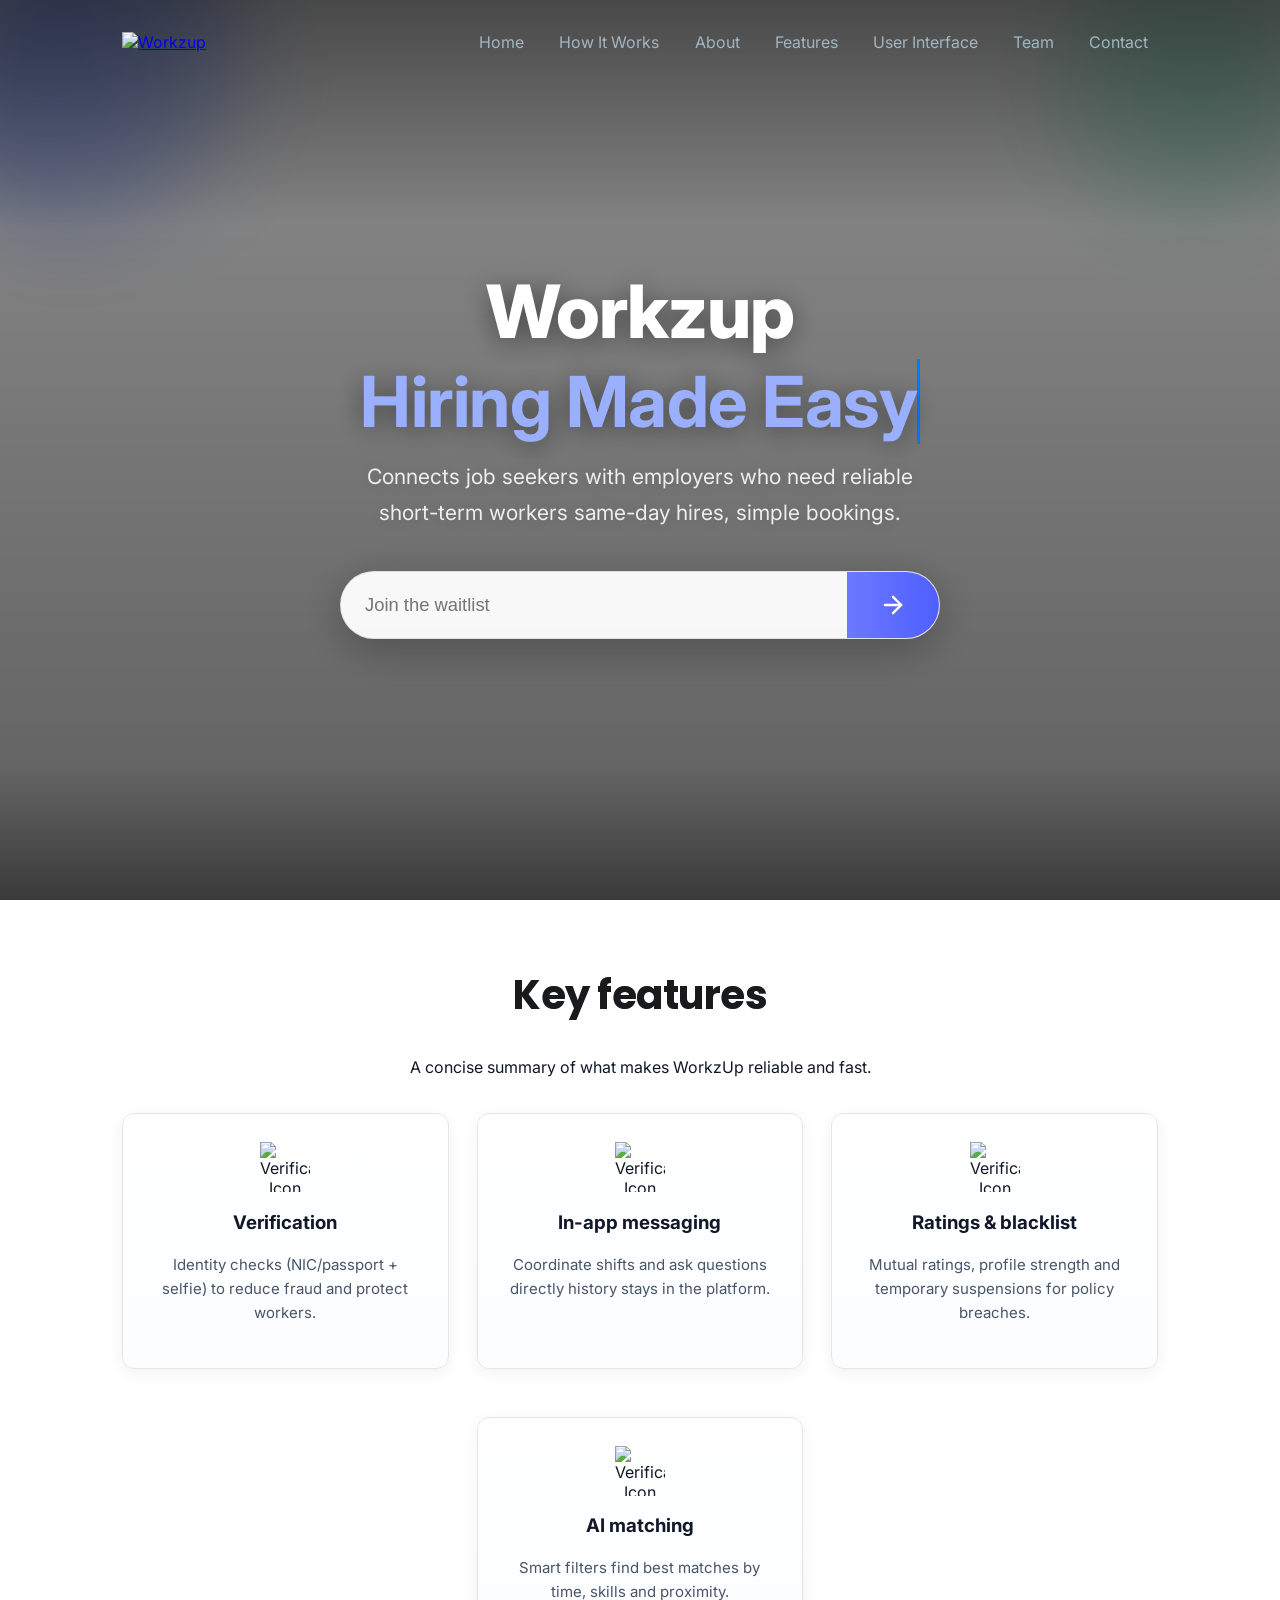
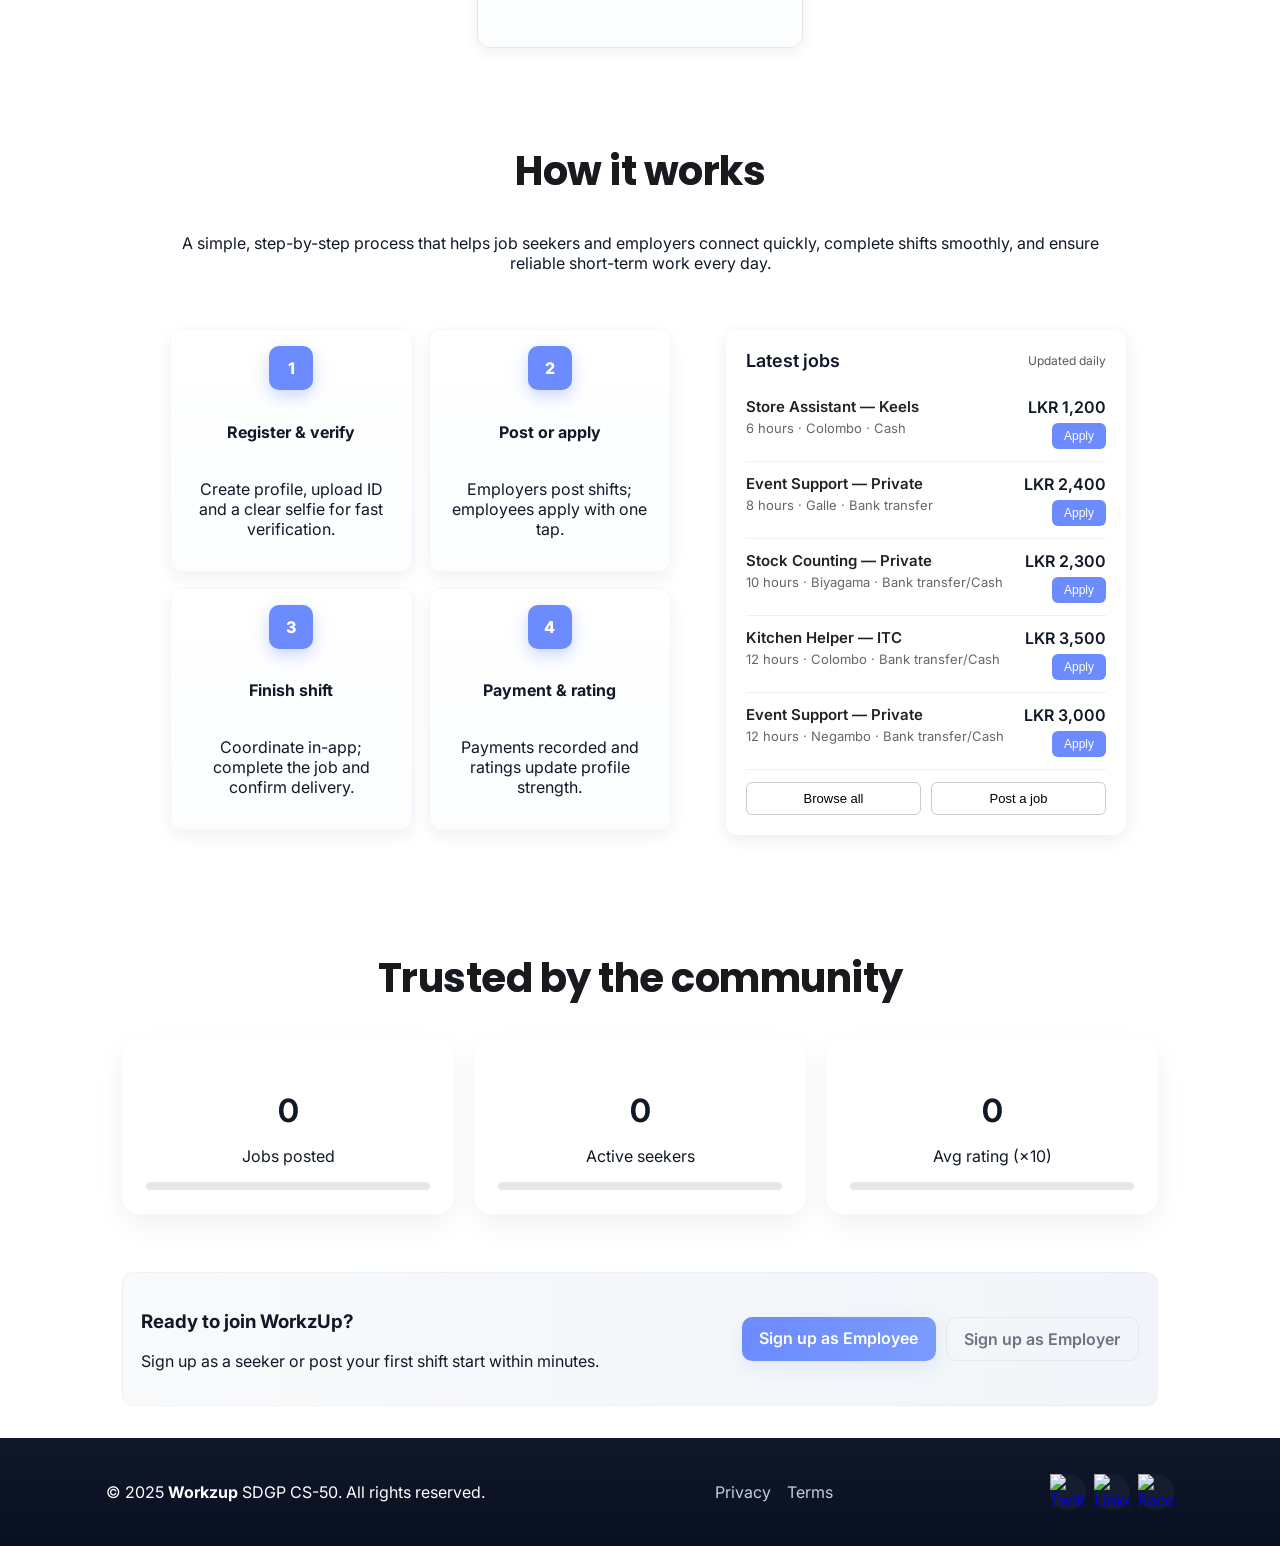
==== home.html @ 9862284c "Standardize image paths and improve UI styles Replaced backslashes with forward slashes in image and" ====
<!DOCTYPE html>
<html lang="en">
  <head>
    <meta charset="utf-8" />
    <meta name="viewport" content="width=device-width,initial-scale=1" />
    <title>Workzup-Home</title>
    <link rel="preconnect" href="https://fonts.gstatic.com" crossorigin />
    <link
      href="https://fonts.googleapis.com/css2?family=Inter:wght@300;400;600;700&family=Poppins:wght@600;700&display=swap"
      rel="stylesheet"
    />
    <link rel="stylesheet" href="styles.css" />
  </head>
  <body class="home-page">
  
    <header class="site-header">
      <div class="container header-inner">
        <a href="home.html">
          <img src="Logo/logo.png" alt="Workzup" class="logo">
        </a>
        <button
          class="nav-toggle"
          aria-label="Toggle navigation"
          aria-expanded="false"
        >
          <span class="hamburger"></span>
        </button>
        <nav class="site-nav">
          <ul>
            <li><a href="home.html">Home</a></li>
            <li><a href="#how">How It Works</a></li>
            <li><a href="about.html">About</a></li>
            <li><a href="features.html">Features</a></li>
            <li><a href="screenshots.html">User Interface</a></li>
            <li><a href="team.html">Team</a></li>
            <li><a href="contact.html">Contact</a></li>
          </ul>
        </nav>
      </div>
    </header>

    <main>
    <div class="blob b1"></div>
    <div class="blob b2"></div>
      
      <section class="hero hero-video-bg" data-reveal>


          <video class="bg-video" autoplay muted loop playsinline>
              <source src="Video/Home.mp4" type="video/mp4">
          </video>
          <div class="video-overlay"></div>
          <div class="hero-content">
              <h1>
                  Workzup <br>
                  <span id="animated-text" class="typing-text"></span>
              </h1>

              <p class="lead">
                  Connects job seekers with employers who need reliable <br>short-term
                  workers same-day hires, simple bookings.
              </p>
              <form id="waitlistForm" class="waitlist-form">
                  <div class="input-group">
                      <input type="email" id="waitlistEmail" name="email" placeholder="Join the waitlist" required />
                      <button type="submit" class="waitlist-arrow-btn">
                          <svg xmlns="http://www.w3.org/2000/svg" 
                              width="24" height="24" viewBox="0 0 24 24" 
                              fill="none" stroke="white" stroke-width="2" 
                              stroke-linecap="round" stroke-linejoin="round" 
                              class="waitlist-arrow">
                              <line x1="5" y1="12" x2="19" y2="12"></line>
                              <polyline points="12 5 19 12 12 19"></polyline>
                          </svg>
                      </button>
                  </div>
                  <p id="waitlistStatus" class="form-status"></p>
              </form>
          </div>
      </section>

      <section class="container widgets-grid-wrapper" data-reveal>
      <section id="features" class="section">
        <h2 class="section-title">Key features</h2>
        <p class="section-sub muted">A concise summary of what makes WorkzUp reliable and fast.</p>

        <div class="features-grid">
          <article class="feature-card" data-reveal>
              <div class="feature-icon">
                <img src="Icons/Verify.png" alt="Verification Icon">
              </div>
            <h3>Verification</h3>
            <p class="muted">Identity checks (NIC/passport + selfie) to reduce fraud and protect workers.</p>
          </article>

          <article class="feature-card" data-reveal data-reveal-delay="80">
               <div class="feature-icon">
                <img src="Icons/message.webp" alt="Verification Icon">
              </div>
            <h3>In-app messaging</h3>
            <p class="muted">Coordinate shifts and ask questions directly history stays in the platform.</p>
          </article>

          <article class="feature-card" data-reveal data-reveal-delay="160">
              <div class="feature-icon">
                <img src="Icons/ratings.png" alt="Verification Icon">
              </div>
            <h3>Ratings & blacklist</h3>
            <p class="muted">Mutual ratings, profile strength and temporary suspensions for policy breaches.</p>
          </article>

          <article class="feature-card" data-reveal data-reveal-delay="240">
              <div class="feature-icon">
                <img src="Icons/ai.png" alt="Verification Icon">
              </div>
            <h3>AI matching</h3>
            <p class="muted">Smart filters find best matches by time, skills and proximity.</p>
          </article>
        </div>
      </section>
      <section id="how" class="container widgets-grid-wrapper1" data-reveal>
        
        <h2 class="section-title">How it works</h2>
        <p class="section-sub muted">A simple, step-by-step process that helps job seekers and employers connect quickly, complete shifts smoothly, and ensure reliable short-term work every day.</p>

        <div class="how-layout">
          <div class="steps-grid">
            <div class="step" data-reveal>
              <div class="step-num">1</div>
              <h4>Register & verify</h4>
              <p class="muted">
                Create profile, upload ID and a clear selfie for fast verification.
              </p>
            </div>

            <div class="step" data-reveal data-reveal-delay="80">
              <div class="step-num">2</div>
              <h4>Post or apply</h4>
              <p class="muted">
                Employers post shifts; employees apply with one tap.
              </p>
            </div>

            <div class="step" data-reveal data-reveal-delay="160">
              <div class="step-num">3</div>
              <h4>Finish shift</h4>
              <p class="muted">
                Coordinate in-app; complete the job and confirm delivery.
              </p>
            </div>

            <div class="step" data-reveal data-reveal-delay="240">
              <div class="step-num">4</div>
              <h4>Payment & rating</h4>
              <p class="muted">
                Payments recorded and ratings update profile strength.
              </p>
            </div>
          </div>
        <div class="latest-jobs-card" data-reveal data-reveal-delay="120">
          <div class="jobs-header">
            <h3>Latest jobs</h3>
            <span class="updated-text">Updated daily</span>
          </div>

          <div class="job-item">
            <div class="job-info">
              <h4>Store Assistant — Keels</h4>
              <p>6 hours · Colombo · Cash</p>
            </div>
            <div class="job-meta">
              <span class="price">LKR 1,200</span>
              <button class="apply-btn">Apply</button>
            </div>
          </div>

          <div class="job-item">
            <div class="job-info">
              <h4>Event Support — Private</h4>
              <p>8 hours · Galle · Bank transfer</p>
            </div>
            <div class="job-meta">
              <span class="price">LKR 2,400</span>
              <button class="apply-btn">Apply</button>
            </div>
          </div>

          <div class="job-item">
            <div class="job-info">
              <h4>Stock Counting — Private</h4>
              <p>10 hours · Biyagama · Bank transfer/Cash</p>
            </div>
            <div class="job-meta">
              <span class="price">LKR 2,300</span>
              <button class="apply-btn">Apply</button>
            </div>
          </div>

          <div class="job-item">
            <div class="job-info">
              <h4>Kitchen Helper — ITC</h4>
              <p>12 hours · Colombo · Bank transfer/Cash</p>
            </div>
            <div class="job-meta">
              <span class="price">LKR 3,500</span>
              <button class="apply-btn">Apply</button>
            </div>
          </div>

          <div class="job-item">
            <div class="job-info">
              <h4>Event Support — Private</h4>
              <p>12 hours · Negambo · Bank transfer/Cash</p>
            </div>
            <div class="job-meta">
              <span class="price">LKR 3,000</span>
              <button class="apply-btn">Apply</button>
            </div>
          </div>

          <div class="jobs-footer">
            <button class="footer-btn">Browse all</button>
            <button class="footer-btn">Post a job</button>
          </div>
        </div>
      </section>

      <section id="stats" class="stats-section" data-reveal>
        <h2 class="section-title">Trusted by the community</h2>
        <div class="stats-grid">

          <div class="stat-card">
            <h2 class="stat-number" data-target="12450">0</h2>
            <p>Jobs posted</p>
            <div class="progress"><div class="progress-bar" data-width="80"></div></div>
          </div>

          <div class="stat-card">
            <h2 class="stat-number" data-target="6230">0</h2>
            <p>Active seekers</p>
            <div class="progress"><div class="progress-bar" data-width="65"></div></div>
          </div>

          <div class="stat-card">
            <h2 class="stat-number" data-target="48">0</h2>
            <p>Avg rating (×10)</p>
            <div class="progress"><div class="progress-bar" data-width="95"></div></div>
          </div>

        </div>
      </section>


      <section id="signup" class="container cta-section" data-reveal>
        <div class="cta-left">
          <h3>Ready to join WorkzUp?</h3>
          <p class="muted">Sign up as a seeker or post your first shift start within minutes.</p>
        </div>
        <div class="cta-actions">
          <a class="btn primary" href="contact.html">Sign up as Employee</a>
          <a class="btn ghost" href="contact.html">Sign up as Employer</a>
        </div>
      </section>
  </section>
    </main>

    <footer class="site-footer">
      <div class="container footer-inner">
        <p>© 2025 <strong>Workzup</strong> SDGP CS-50. All rights reserved.</p>
        <nav>
          <a href="privacy.html">Privacy</a>
          <a href="terms.html">Terms</a>
        </nav>
        <div class="social">
          <a href="https://twitter.com/" target="_blank" rel="noopener" aria-label="Twitter">
            <img src="Icons/twitterL.png" alt="Twitter" class="social-icon" width="36" height="36" />
          </a>

          <a href="https://www.linkedin.com/"target="_blank"rel="noopener"aria-label="LinkedIn">
            <img src="Icons/linkedinL.png" alt="LinkedIn" class="social-icon" width="36" height="36" />
          </a>

          <a href="https://www.instagram.com/workzup.lk/"target="_blank"rel="noopener"aria-label="Facebook">
            <img src="Icons/instagramL.png" alt="Facebook" class="social-icon" width="36" height="36" />
          </a>
        </div>
      </div>
    </footer>

    <script src="script.js"></script>
  </body>
</html>
---- styles.css ----
/* ------------------------------------------------------------
   Root Variables
------------------------------------------------------------ */
:root {
  --bg: #f7fafc;
  --card: #ffffff;
  --muted: #6b7280;
  --accent: #6b8bff;
  --accent-1: #6b8bff;
  --accent-2: #8be3c7;
  --radius: 14px;
  --max-width: 1100px;
  --glass: rgba(255,255,255,0.55);
}

/* ------------------------------------------------------------
   Global Reset & Base Styles
------------------------------------------------------------ */
* {
  box-sizing: border-box;
}

html,
body {
  height: 100%;
}
html {
  scroll-behavior: smooth;
}

.logo {
  width: 100px;   
  height: auto;
  
}

body {
  margin: 0;
  min-height: 100vh;
  display: flex;
  flex-direction: column;
  font-family: Inter, system-ui, Segoe UI, Roboto, Arial, sans-serif;
  color: #111827;
  -webkit-font-smoothing: antialiased;
  scroll-behavior: smooth;
}

main {
  flex: 1;
}
.container {
  max-width: var(--max-width);
  margin: 0 auto;
  padding: 2rem;
}

.section-team {
  margin-top: -20px ;
}
.section-features  {
  margin-top: -20px ;
}

.section-terms {
  margin-top: -20px ;
}

.section-contact {
  margin-top: -70px ;
}

.reveal,
[data-reveal] {
  opacity: 0;
  transform: translateY(30px); 
  filter: blur(6px); 
  transition:
    opacity 0.8s ease-out,
    transform 0.8s ease-out,
    filter 0.8s ease-out;
}
.latest-jobs-card[data-reveal] {
  transform: translateX(40px);
}

.latest-jobs-card.is-visible {
  transform: translateX(0);
}

.reveal.visible,
[data-reveal].is-visible {
  opacity: 1;
  transform: translateY(0);
  filter: blur(0);
}



/* ------------------------------------------------------------
   Header / Navbar
------------------------------------------------------------ */
.site-header {
  position: sticky;
  top: 0;
  z-index: 60;
  background: rgba(255, 255, 255, 0.6);
  backdrop-filter: blur(6px);
  border-bottom: 1px solid rgba(15, 23, 42, 0.04);
}
.site-header.transparent {
    background: transparent ;
    backdrop-filter: none ;
    border-bottom: none ;
}

.home-page .site-header {
  position: fixed;   
  top: 0;
  left: 0;
  right: 0;
  width: 100%;
}

.ui-video-page .site-header {
  position: fixed;
  top: 0;
  left: 0;
  right: 0;
  width: 100%;
}

.ui-video-page .site-header.transparent .site-nav a {
  color: rgb(162, 181, 194);
}

.ui-video-page .site-header.transparent .site-nav a:hover {
  color: #ffffff;
  background: rgba(255, 255, 255, 0.20);
  backdrop-filter: blur(6px);
}

.ui-video-page .site-header.transparent .site-nav a.active {
  color: #ffffff;
  background: rgba(255, 255, 255, 0.28);
  border-radius: 8px;
}
.home-page .site-header.transparent .site-nav a {
    color: rgb(162, 181, 194) ;   
}

.home-page .site-header.transparent .site-nav a:hover {
    color: #ffffff ;                     
    background: rgba(255, 255, 255, 0.20) ; 
    backdrop-filter: blur(6px);                    
}
.home-page .site-header.transparent .site-nav a.active {
    color: #ffffff t;
    background: rgba(255, 255, 255, 0.28) ;
    border-radius: 8px;
}

.header-inner {
  display: flex;
  justify-content: space-between;
  align-items: center;
}

.brand {
  font-family: Poppins, Inter;
  font-weight: 700;
  font-size: 1.25rem;
  color: var(--accent);
  text-decoration: none;
}

.site-nav ul {
  display: flex;
  gap: 1rem;
  margin: 0;
  padding: 0;
  list-style: none;
}

.site-nav a {
  padding: 0.6rem;
  border-radius: 8px;
  text-decoration: none;
  color: var(--muted);
  transition: all 0.18s;
}

.site-nav a:hover {
  color: #0f172a;
  background: rgba(107, 140, 255, 0.08);
}

.nav-toggle {
  display: none;
  appearance: none;
  -webkit-tap-highlight-color: transparent;
  background: rgba(255, 255, 255, 0.72);
  border: 1px solid rgba(15, 23, 42, 0.10);
  border-radius: 14px;
  width: 44px;
  height: 44px;
  padding: 0;
  align-items: center;
  justify-content: center;
  cursor: pointer;
  box-shadow: 0 10px 26px rgba(2, 6, 23, 0.08);
  transition: transform 0.18s ease, box-shadow 0.18s ease, background 0.18s ease, border-color 0.18s ease;
}

.nav-toggle:hover {
  transform: translateY(-1px);
  border-color: rgba(107, 140, 255, 0.28);
  box-shadow: 0 14px 34px rgba(2, 6, 23, 0.10);
}

.nav-toggle:active {
  transform: translateY(0);
  box-shadow: 0 10px 26px rgba(2, 6, 23, 0.08);
}

.nav-toggle:focus-visible {
  outline: none;
  box-shadow:
    0 10px 26px rgba(2, 6, 23, 0.10),
    0 0 0 4px rgba(107, 140, 255, 0.22);
}

.hamburger {
  width: 22px;
  height: 2px;
  background: var(--muted);
  position: relative;
  border-radius: 999px;
  transition: background 0.18s ease, transform 0.18s ease;
}
.hamburger::before,
.hamburger::after {
  content: "";
  position: absolute;
  left: 0;
  right: 0;
  height: 2px;
  background: var(--muted);
  border-radius: 999px;
  transition: transform 0.18s ease, top 0.18s ease, bottom 0.18s ease, opacity 0.18s ease;
}
.hamburger::before {
  top: -7px;
}
.hamburger::after {
  bottom: -7px;
}

/* Animate hamburger into an “X” when menu is open */
.nav-toggle[aria-expanded="true"] .hamburger {
  background: transparent;
}
.nav-toggle[aria-expanded="true"] .hamburger::before {
  top: 0;
  transform: rotate(45deg);
}
.nav-toggle[aria-expanded="true"] .hamburger::after {
  bottom: 0;
  transform: rotate(-45deg);
}

/* ------------------------------------------------------------
   Hero Section
------------------------------------------------------------ */
.hero-video-bg {
    position: relative;
    height: 100vh;
    width: 100%;
    overflow: hidden;
    display: flex;
    align-items: center;
    justify-content: center;
    padding: 0;
    perspective: 1200px;
    overflow: hidden;
    
}

.bg-video {
    position: absolute;
    top: 50%;
    left: 50%;
    width: 100%;
    height: 100%;
    object-fit: cover;
    transform: translate(-50%, -50%);
    z-index: 1;
    transition: transform 0.2s ease-out;
    will-change: transform;
}

.hero-video-bg.parallax-scroll .bg-video {
    transform: translate(-50%, calc(-50% + var(--scrollOffset))) scale(1.05);
}
.video-overlay,
.hero-video-bg::after {
    content: "";
    position: absolute;
    inset: 0;
    z-index: 2;
    pointer-events: none;
}

.video-overlay {
    background: rgba(0, 0, 0, 0.430);
}

.hero-video-bg::after {
    background: linear-gradient(
        to bottom,
        rgba(0,0,0,0.5) 0%,
        rgba(0,0,0,0.1) 25%,
        rgba(0,0,0,0.3) 85%,
        rgba(0,0,0,0.6) 100%
    );
}

.hero-content {
    position: relative;
    z-index: 3;
    width: 90%;
    max-width: 850px;
    text-align: left;
    opacity: 0;
    transform: translateY(20px);
    animation: heroFadeUp 1.2s ease-out forwards;
    transition: opacity 0.3s ease-out, transform 0.3s ease-out;
    will-change: opacity, transform;
    text-align: center ;
    align-items: center;
    margin: 0 auto;
}
.hero-content.scrolled {
    opacity: 0;
    transform: translateY(-30px);
}

@keyframes heroFadeUp {
    to {
        opacity: 1;
        transform: translateY(0);
    }
}

/* Titles */
.hero-content h1 {
    font-size: 4.6rem !important;
    font-weight: 800;
    letter-spacing: -1px;
    margin-bottom: 0.4rem;
    color: #ffffff;
    text-shadow: 0 4px 28px rgba(0,0,0,0.45);
}

.hero-content .typing-text {
    font-size: 4.4rem !important;
    font-weight: 700;
    letter-spacing: -0.5px;
    color: #9ab0ff !important;
    text-shadow: 0 4px 28px rgba(0,0,0,0.45);
}

/* Paragraph */
.hero-content p.lead {
    font-size: 1.32rem !important;
    line-height: 1.7;
    max-width: 650px;
    margin: 14px 0 34px;
    color: rgba(255,255,255,0.88);
    text-shadow: 0 2px 20px rgba(0,0,0,0.3);
    text-align: center ;
    margin-left: auto ;
    margin-right: auto
}


.hero-content .input-group {
    max-width: 600px;
    height: 68px;
    border-radius: 50px;
    overflow: hidden;
    background: rgba(255,255,255,0.95);
    backdrop-filter: blur(8px);
    box-shadow: 0 10px 45px rgba(0,0,0,0.28);
    margin-left: auto;
    margin-right: auto;
}

.hero-content .input-group input {
    font-size: 1.15rem !important;
    padding: 0 24px !important;
    color: #111;
}

.hero-content .input-group button {
    padding: 0 32px !important;
    background: linear-gradient(90deg, #6c79ff, #4e5fff) !important;
}

.hero-content .input-group button svg {
    width: 28px !important;
    height: 28px !important;
    stroke: white !important;
}


.lead {
  color: var(--muted);
  margin-bottom: 1.25rem;
}



/* Buttons */
.btn {
  display: inline-block;
  padding: 0.7rem 1.1rem;
  border-radius: 10px;
  text-decoration: none;
  font-weight: 600;
  transition: transform 0.18s, box-shadow 0.18s;
  border: none;
}

.btn.primary {
  color: white;
  background: linear-gradient(90deg, var(--accent), #7a9bff);
  box-shadow: 0 6px 18px rgba(107, 140, 255, 0.14);
  
}

.btn.ghost {
  border: 1px solid rgba(15, 23, 42, 0.06);
  color: var(--muted);
  background: transparent;
}

.btn:hover {
  transform: translateY(-3px);
}


/* ------------------------------------------------------------
   Home
------------------------------------------------------------ */


.typing-text {
    color: var(--accent); 
    font-weight: 700;
    border-right: 3px solid #007bff; 
    animation: blink-caret 0.75s step-end infinite;
    display: inline-block; 
}
@keyframes blink-caret {
    from, to { border-color: transparent }
    50% { border-color: #007bff; }
}

.input-group {
    margin-top:40px ;
    display: flex;
    max-width: 400px; 
    margin-bottom: 0.5rem;
    border: 1px solid rgba(15,23,42,0.1);
    border-radius: 50px;
    background: var(--card);
    overflow: hidden;
    box-shadow: 0 4px 12px rgba(2,6,23,0.05);
}

.input-group input {
    flex-grow: 1;
    border: none;
    padding: 1rem 1.2rem;
    font-size: 1rem;
    outline: none;
    background: transparent;
}

.input-group button {
    background: var(--accent); 
    border: none;
    color: white;
    padding: 0.8rem 1.2rem;
    cursor: pointer;
    transition: background 0.2s;
}

.input-group button:hover {
    background: #4868db; 
}

.input-group button svg {
    display: block;
    width: 24px;
    height: 24px;
}

.waitlist-arrow {
    animation: arrow-wiggle 1s ease-in-out infinite;
    transform-origin: center;
}

@keyframes arrow-wiggle {
    0%   { transform: translateX(0); }
    50%  { transform: translateX(4px); }
    100% { transform: translateX(0); }
}




.latest-jobs-card {
  margin-top: 25px;
  margin-left: 0px;
  width: 400px;
  background: #fff;
  border-radius: 12px;
  padding: 20px;
  box-shadow: 0px 4px 18px rgba(0,0,0,0.08);
  font-family: 'Inter', sans-serif;
  animation: fadeInUp 0.6s ease-in-out;
}

.jobs-header {
  display: flex;
  justify-content: space-between;
  align-items: center;
  margin-bottom: 14px;
}

.jobs-header h3 {
  margin: 0;
  font-size: 18px;
  font-weight: 600;
}

.updated-text {
  font-size: 12px;
  color: #5a5a5a;
}


.job-item {
  display: flex;
  justify-content: space-between;
  padding: 12px 0;
  border-bottom: 1px solid #f0f0f0;
  animation: fadeIn 0.6s ease forwards;
}

.job-item:last-child {
  border-bottom: none;
}


.job-info h4 {
  margin: 0;
  font-size: 15px;
  font-weight: 600;
  color: #222;
}

.job-info p {
  margin: 4px 0 0;
  font-size: 13px;
  color: #666;
}


.job-meta {
  text-align: right;
}

.price {
  display: block;
  font-weight: 600;
  margin-bottom: 6px;
}


.apply-btn {
  background: var(--accent);
  border: none;
  border-radius: 6px;
  padding: 6px 12px;
  color: #fff;
  font-size: 12px;
  cursor: pointer;
}

.apply-btn:hover {
  background: #4868db;
}

.jobs-footer {
  display: flex;
  gap: 10px;
  margin-top: 12px;
}

.footer-btn {
  flex: 1;
  border: 1px solid #ccc;
  background: #fff;
  padding: 8px 0;
  border-radius: 6px;
  cursor: pointer;
  font-size: 13px;
}

.footer-btn:hover {
  background: #f0f0f0;
}

@keyframes fadeInUp {
  from { transform: translateY(15px); opacity: 0; }
  to { transform: translateY(0); opacity: 1; }
}

@keyframes fadeIn {
  from { opacity: 0; }
  to { opacity: 1; }
}

.section{
  padding:32px 0
}
.section-title{
  font-family:'Poppins',sans-serif;
  font-weight:700;
  display:inline-block;
  background:var(--accent);
  -webkit-background-clip:text;
  background-clip:text;
  color:transparent;
  font-size:20px
}

.section-sub{
  margin-top:6px
}


.features-grid {
  display: grid;
  grid-template-columns: repeat(3, 1fr);
  gap: 24px;
}

.features-grid .feature-card:nth-child(4) {
  grid-column: 2;
}
/* Key Features – smooth hover like How it works */
.feature-card {
  transition: transform 0.25s ease, 
              box-shadow 0.25s ease, 
              background 0.25s ease;
  background: linear-gradient(180deg, #ffffff, #fbfdff);
  box-shadow: 0 6px 18px rgba(15, 23, 42, 0.06);
}

/* Hover effect identical to .step:hover */
.feature-card:hover {
  transform: translateY(-6px);
  box-shadow: 0 18px 40px rgba(15, 23, 42, 0.14);
  background: linear-gradient(180deg, #ffffff, #eef2ff);
}

.feature-card:hover .feature-icon img {
  transform: scale(1.05);
  transition: transform 0.25s ease;
}

.feature-icon {
  width: 50px;         
  height: 50px;
  display: flex;
  align-items: center;
  justify-content: center;
  margin: 0 auto 12px;

}
.feature-icon img {
  width: 100%;
  height: 100%;
  object-fit: contain;
  display: block;
  margin: auto;
}

@media (max-width:980px){
  .features-grid{grid-template-columns:repeat(2,1fr)}
  .widgets-grid-wrapper {
    grid-template-columns: 1fr; 
    gap: 1.5rem;
  }
}
@media (max-width:560px){
  .features-grid{grid-template-columns:1fr}
}

/* UI Cards (screenshots page): image left, text right */
.ui-cards-section .section-sub {
  text-align: center;
}

/* UI cards: keep cards static (no hover lift) */
.ui-cards-section .card,
.ui-cards-section .card:hover {
  transform: none !important;
}

/* UI Showcase (screenshots page): single image + descriptions */
.ui-showcase {
  display: grid;
  grid-template-columns: 320px 1fr;
  gap: 22px;
  align-items: start;
  margin-top: 18px;
}

.ui-showcase-img {
  width: 100%;
  height: auto;
  aspect-ratio: 9 / 16;
  object-fit: cover;
  border-radius: 12px;
  display: block;
  box-shadow: 0 10px 30px rgba(2, 6, 23, 0.06);
}

.ui-showcase-body {
  display: flex;
  flex-direction: column;
  gap: 14px;
}

.ui-point h3 {
  margin: 0 0 6px;
}

.ui-point p {
  margin: 0;
}

@media (max-width: 900px) {
  .ui-showcase { grid-template-columns: 260px 1fr; }
}

@media (max-width: 700px) {
  .ui-showcase { grid-template-columns: 1fr; }
  .ui-showcase-img { max-width: 360px; margin: 0 auto; }
  .ui-showcase-body { text-align: center; }
}

.ui-cards-section .ui-list {
  display: flex;
  flex-direction: column;
  gap: 4px;
  margin-top: 8px;
}

.ui-cards-section .ui-item {
  display: grid;
  grid-template-columns: clamp(320px, 38vw, 520px) 1fr;
  gap: 8px;
  align-items: center;
}

.ui-cards-section .ui-item-img {
  width: 100%;
  height: auto;
  aspect-ratio: 9 / 16;
  object-fit: contain;
  max-height: 480px;
  border-radius: 0;
  display: block;
  box-shadow: none;
}

.ui-cards-section .ui-item-body h3 {
  margin: 0 0 4px;
}

.ui-cards-section .ui-item-body p {
  margin: 0;
  line-height: 1.35;
}

@media (max-width: 980px) {
  .ui-cards-section .ui-item {
    grid-template-columns: clamp(280px, 48vw, 420px) 1fr;
  }
}

@media (max-width: 700px) {
  .ui-cards-section .ui-item {
    grid-template-columns: 1fr;
  }

  .ui-cards-section .ui-item-img {
    max-width: 520px;
    margin: 0 auto;
  }

  .ui-cards-section .ui-item-body {
    text-align: center;
  }
}

.steps-grid {
  display: grid;
  grid-template-columns: repeat(2, 1fr); 
  gap: 18px;
  margin-top: 24px;
  max-width: 500px; 
  
  
  margin-left: auto;
  margin-right: auto;
}

.step {
  background: linear-gradient(180deg, #ffffff, #fbfdff);
  padding: 16px;
  border-radius: 12px;
  border: 1px solid rgba(15, 23, 36, 0.03);
  box-shadow: 0 6px 18px rgba(15, 23, 42, 0.06);
  text-align:center;
  aspect-ratio: 1 / 1;
  display: flex;
  flex-direction: column;
  justify-content: center;
  align-items: center;
  transition:
    transform 0.25s ease,
    box-shadow 0.25s ease,
    background 0.25s ease;
}

.step:hover {
  transform: translateY(-6px);
  box-shadow: 0 18px 40px rgba(15, 23, 42, 0.14);
  background: linear-gradient(180deg, #ffffff, #eef2ff);
  
}

.step-num {
  width: 44px;
  height: 44px;
  border-radius: 10px;
  background: var(--accent);
  display: flex;
  align-items: center;
  justify-content: center;
  color: white;
  font-weight: 800;
  margin-bottom: 10px;
  box-shadow: 0 6px 16px rgba(107, 139, 255, 0.35);
  transition: transform 0.25s ease, box-shadow 0.25s ease;
}


.step:hover .step-num {
  transform: translateY(-2px) scale(1.05);
  box-shadow: 0 10px 24px rgba(107, 139, 255, 0.5);
}


@media (max-width:980px){
  .steps-grid{grid-template-columns:repeat(2,1fr)}
}
@media (max-width:560px){
  .step{padding:14px}
  .steps-grid{grid-template-columns:1fr}
}

.widgets-grid-wrapper1 {
  padding: 60px 2rem 40px;
}
.how-layout {
  display: flex;
  justify-content: center;
  align-items: flex-start;
  gap: 40px;
  margin-top: 32px;
  flex-wrap: wrap;
}
.steps-grid {
  display: grid;
  grid-template-columns: repeat(2, 1fr);
  gap: 18px;
  margin-top: 24px;
  max-width: 500px;
}
@media (max-width: 980px) {
  .how-layout {
    flex-direction: column;
    align-items: center;
  }
}
.widgets-grid-wrapper #features {
    padding-top: 0;
    padding-bottom: 0;
}
.cta-section{
  display:flex;
  justify-content:space-between;
  align-items:center;
  padding:18px;
  border-radius:12px;
  margin-top:18px;
  background:linear-gradient(90deg,#f8fafc,#f1f5f9);
  border:1px solid rgba(15,23,36,0.03)
}
.cta-actions{
  display:flex;
  gap:10px
}

.stats-section {
  padding: 40px 0;
}

.stats-grid {
  display: grid;
  grid-template-columns: repeat(3, 1fr);
  gap: 20px;
}

.stat-card {
  background: #fff;
  border-radius: 16px;
  padding: 24px;
  text-align: center;
  box-shadow: 0 10px 30px rgba(0,0,0,0.06);
}

.stat-number {
  font-size: 2rem;
  font-weight: 700;
  margin-bottom: 8px;
}

.progress {
  width: 100%;
  height: 8px;
  background: #e5e7eb;
  border-radius: 999px;
  overflow: hidden;
  margin-top: 10px;
}

.progress-bar {
  height: 100%;
  width: 0%;
  background: linear-gradient(90deg, #3b82f6, #a855f7);
  border-radius: 999px;
  transition: width 1.5s ease-out;
}


@media (max-width: 720px) {
  .stats-grid {
    grid-template-columns: 1fr;
  }
}
.waitlist-fade {
  opacity: 1;
  transition: opacity 0.8s ease;
}

.waitlist-fade.hide {
  opacity: 0;
}

#waitlistStatus {
  font-size: 1.1rem;
  margin-left: 150px;
  min-height: 20px; 
  display: flex;    
  align-items: center;
  transition: opacity 0.4s ease;
}



/* ------------------------------------------------------------
   Generic Sections / Cards
------------------------------------------------------------ */
.section {
  padding: 3rem 0;
}
.section-title {
  font-size: 1.5rem;
  font-weight: 700;
  margin-bottom: 1rem;
  text-align: center;
}
.home-page .section-title {
    text-align: center !important;
    width: 100%;
    margin-left: auto;
    margin-right: auto;
}
.home-page .section-sub,
.home-page p.section-sub,
.home-page .section-subtitle,
.home-page p.section-subtitle {
    text-align: center !important;
    width: 100%;
    margin-left: auto;
    margin-right: auto;
}

.section.how {
  background: #f5f7fb;
  padding: 3.5rem 0 4.5rem;
}

.section.how .section-title {
  font-size: 2.1rem;
  margin-bottom: 0.5rem;
}

.how-intro {
  max-width: 640px;
  color: var(--muted);
  font-size: 0.96rem;
  line-height: 1.7;
  margin-bottom: 2.5rem;
}

.split {
  display: grid;
  grid-template-columns: 1fr 1fr;
  gap: 1.25rem;
}

.card,
.feature-card,
.team-card,
.mockup,
.screenshot,
.screenshot-link {
  transition: transform 0.28s cubic-bezier(0.2, 0.9, 0.2, 1), box-shadow 0.28s;
}

/* Card */
.card {
  padding: 1.25rem;
  background: var(--card);
  border-radius: var(--radius);
  box-shadow: 0 6px 20px rgba(2, 6, 23, 0.04);
}

/* Add a touch more vertical spacing between stacked cards on the Terms page */
main#main .card {
  margin-bottom: 1.25rem;
}

.card:hover,
.feature-card:hover,
.team-card:hover {
  transform: translateY(-6px) scale(1.02);
  box-shadow: 0 18px 40px rgba(2, 6, 23, 0.08);
}

.card.step {
  padding: 1.5rem 1.75rem;
  border-radius: 20px;
  border: 1px solid rgba(148, 163, 184, 0.25);
  box-shadow: 0 18px 45px rgba(15, 23, 42, 0.08);
}

.step-list {
  margin-top: 1.2rem;
  padding-left: 0;
  list-style: none;
  display: flex;
  flex-direction: column;
  gap: 0.7rem;
  counter-reset: step-counter;
}

.step-list li {
  position: relative;
  padding-left: 2.4rem;
  font-size: 0.95rem;
  color: #4b5563;
  line-height: 1.6;
}

.step-list li::befor {
  content: counter(step-counter);
  counter-increment: step-counter;
  position: absolute;
  left: 0;
  top: 0.25rem;
  width: 1.6rem;
  height: 1.6rem;
  border-radius: 999px;
  display: flex;
  align-items: center;
  justify-content: center;
  font-size: 0.8rem;
  font-weight: 600;
  color: var(--accent);
  background: rgba(107, 140, 255, 0.08);
  box-shadow: 0 0 0 1px rgba(107, 140, 255, 0.08);
}

.step-list li strong {
  font-weight: 600;
  color: #111827;
}

.feature-card {
  padding: 1rem;
  border: 1px solid rgba(15, 23, 42, 0.06);
  border-radius: 14px;
  background: var(--card);
  box-shadow: 0 6px 20px rgba(2, 6, 23, 0.04);
  margin-top: 20px;
}

/* Steps Grid */
.steps-grid {
  display: grid;
  grid-template-columns: 1fr 1fr;
  gap: 1rem;
}

/* Screenshots */
.screens-grid {
  display: flex;
  flex-wrap: wrap;
  gap: 1rem;
  justify-content: center;
}
.screenshot {
  width: 220px;
  border-radius: 12px;
  box-shadow: 0 10px 30px rgba(2, 6, 23, 0.06);
}
.screenshot-link:hover .screenshot,
.screenshot:hover {
  transform: scale(1.035) translateY(-6px);
  box-shadow: 0 16px 36px rgba(2, 6, 23, 0.08);
}

/* User Interface (screenshots page): Full-page video */
.ui-video-full {
  padding: 0;
}

.ui-video-wrap {
  position: relative;
  width: 100%;
  height: 100vh;
  overflow: hidden;
}

.ui-full-video {
  position: absolute;
  inset: 0;
  width: 100%;
  height: 100%;
  display: block;
  object-fit: cover;
  background: var(--bg);
}

.video-sound-toggle {
  position: absolute;
  right: 1.25rem;
  bottom: 1.25rem;
  z-index: 4;
  appearance: none;
  -webkit-tap-highlight-color: transparent;
  background: rgba(255, 255, 255, 0.72);
  border: 1px solid rgba(15, 23, 42, 0.10);
  border-radius: 14px;
  width: 46px;
  height: 46px;
  padding: 0;
  display: flex;
  align-items: center;
  justify-content: center;
  cursor: pointer;
  color: #0f172a;
  box-shadow: 0 10px 26px rgba(2, 6, 23, 0.08);
  transition: transform 0.18s ease, box-shadow 0.18s ease, background 0.18s ease, border-color 0.18s ease;
}

.video-sound-toggle:hover {
  transform: translateY(-1px);
  border-color: rgba(107, 140, 255, 0.28);
  box-shadow: 0 14px 34px rgba(2, 6, 23, 0.10);
}

.video-sound-toggle:active {
  transform: translateY(0);
  box-shadow: 0 10px 26px rgba(2, 6, 23, 0.08);
}

.video-sound-toggle:focus-visible {
  outline: none;
  box-shadow:
    0 10px 26px rgba(2, 6, 23, 0.10),
    0 0 0 4px rgba(107, 140, 255, 0.22);
}

.video-sound-toggle svg {
  width: 24px;
  height: 24px;
  display: block;
}

.video-sound-toggle[data-muted="true"] .icon-unmuted {
  display: none;
}

.video-sound-toggle[data-muted="false"] .icon-muted {
  display: none;
}

/* ------------------------------------------------------------
   Team Cards
------------------------------------------------------------ */
.team-grid {
  display: grid;
  gap: 1.25rem;
  grid-template-columns: repeat(3, 1fr);
  margin-top: 50px;
}

.team-card {
  background: #eef2ff;
  border-radius: 12px;
  overflow: hidden;
  text-align: center;
  display: flex;
  flex-direction: column;
  position: relative;
  transition: transform 0.36s, box-shadow 0.36s;
}

.team-card img {
  width: 100%;
  height: 450px;
  object-fit: cover;
  transition: transform 0.45s, filter 0.36s;
}
.img-frame {
    border: 0.5px solid #eef2ff;
    border-radius: var(--radius);
    border-bottom-left-radius: 0;
    border-bottom-right-radius: 0;
    background: var(--card);
  }

.team-card:hover {
  transform: translateY(-10px) scale(1.02) rotateX(4deg) rotateY(-2deg);
  box-shadow: 0 22px 60px rgba(2, 6, 23, 0.12);
}

.team-card h4,
.team-card p {
  transform: translateY(8px);
  opacity: 0.92;
  transition: transform 0.32s, opacity 0.32s;
}

.team-card:hover h4,
.team-card:hover p {
  transform: translateY(0);
  opacity: 1;
}

/* Team card social icons */
.team-social{
  display:flex;
  gap:1rem;
  justify-content:center;
  align-items:center;
  padding:0.75rem 0 1rem;
}
.team-social .social-link{
  display:inline-flex;
  width:40px;
  height:40px;
  border-radius:10px;
  align-items:center;
  justify-content:center;
  background: rgba(15,23,42,0.03);
  transition: transform 0.18s, background 0.18s, box-shadow 0.18s;
}
.team-social .social-link img{
  width:40px;
  height:40px;
  display:block;
}
.team-social .social-link:hover{
  transform: translateY(-4px);
  background: rgba(107,140,255,0.08);
  box-shadow: 0 8px 20px rgba(107,140,255,0.06);
}


/* ------------------------------------------------------------
   Contact Section Layout
------------------------------------------------------------ */

.section-contact {
  padding: 4rem 0;
}

.section-title-reveal {
  text-align: center;
  font-size: 2rem;
  margin-bottom: 2.5rem;
}

/* Main Grid (Perfect Alignment) */
.contact-grid {
  display: grid;
  grid-template-columns: 1fr 1fr;
  gap: 2rem;
  align-items: start;
}

/* Cards */
.card {
  background: var(--card);
  padding: 1.6rem;
  border-radius: var(--radius);
  box-shadow: 0 6px 18px rgba(0, 0, 0, 0.04);
  border: 1px solid rgba(15, 23, 42, 0.06);
}

/* Contact Info */
.contact-info h4 {
  margin-bottom: 0.5rem;
  font-size: 1.3rem;
}

.meta {
  padding: 0;
  list-style: none;
  margin: 1rem 0 1.5rem;
}
.meta li {
  margin-bottom: 0.5rem;
  font-size: 0.95rem;
}

/* Support Box */
.contact-box {
  background: linear-gradient(90deg, rgba(107,140,255,0.06), rgba(139,227,199,0.05));
  padding: 1rem;
  border-radius: 10px;
  margin-top: 1.2rem;
}

/* Map */
.map-embed {
  margin-top: 1.2rem;
  border-radius: 10px;
  overflow: hidden;
}
.map-embed iframe {
  width: 100%;
  height: 260px;
  border: 0;
}

/* Subtitle */
.section-subtitle {
  text-align: center;
  font-size: 1.05rem;
  color: var(--muted);
  max-width: 600px;
  margin: 0.5rem auto 1.5rem;
  line-height: 1.5;
}

/* Highlight Box */
.contact-highlight {
  text-align: center;
  background: linear-gradient(90deg, rgba(107,140,255,0.08), rgba(139,227,199,0.06));
  padding: 1rem 1.5rem;
  border-radius: 12px;
  margin: 0 auto 2.5rem;
  font-size: 1rem;
  color: var(--muted);
  max-width: 650px;
  border: 1px solid rgba(15,23,42,0.06);
  box-shadow: 0 4px 12px rgba(2,6,23,0.05);
}


/* ------------------------------------------------------------
   Form Styling
------------------------------------------------------------ */

.contact-form label {
  display: block;
  margin-bottom: 1rem;
}

.contact-form span {
  display: block;
  margin-bottom: 0.35rem;
  font-weight: 600;
  font-size: 0.95rem;
}

.contact-form input,
.contact-form textarea,
.contact-form select {
  width: 100%;
  padding: 0.75rem;
  border-radius: 10px;
  font-size: 0.95rem;
  background: var(--card);
  border: 1px solid rgba(15, 23, 42, 0.1);
}

.contact-form textarea {
  min-height: 140px;
}

.form-actions {
  display: flex;
  gap: 1rem;
  align-items: center;
  margin-top: 0.5rem;
}

.form-status {
  font-size: 0.95rem;
  color: var(--muted);
}

/* Form status colors */
.form-status.error {
  color: #e11d48;
}
.form-status.success {
  color: green;
}

/* ------------------------------------------------------------
   RESPONSIVE
------------------------------------------------------------ */

@media (max-width: 900px) {
  .contact-grid {
    grid-template-columns: 1fr;
  }
  .map-embed iframe {
    height: 240px;
  }
}

/* ------------------------------------------------------------
   Footer
------------------------------------------------------------ */
.site-footer {
  padding: 1.25rem 0;
  color: var(--card);
  background: linear-gradient(180deg, #0f172a, #091022);
}

.footer-inner {
  max-width: var(--max-width);
  padding: 1rem;
  margin: 0 auto;
  display: flex;
  justify-content: space-between;
  align-items: center;
}
.footer-inner p {
  margin: 0;
}
.footer-inner nav a {
  margin-left: 0.8rem;
  text-decoration: none;
  color: rgba(230, 238, 252, 0.85);
}

.social {
  display: flex;
  gap: 0.5rem;
}
.social a {
  display: inline-flex;
  justify-content: center;
  align-items: center;
  width: 36px;
  height: 36px;
  border-radius: 50px;
  background: rgba(255, 255, 255, 0.04);
  transition: transform 0.18s, background 0.18s;
}
.social a:hover {
  transform: translateY(-3px);
  background: rgba(255, 255, 255, 0.09);
}

/* ------------------------------------------------------------
   Back to Top
------------------------------------------------------------ */
.back-to-top {
  position: fixed;
  right: 18px;
  bottom: 18px;
  padding: 0.5rem 0.7rem;
  border-radius: 10px;
  border: 0;
  background: var(--accent);
  color: white;
  display: none;
  box-shadow: 0 10px 20px rgba(107, 140, 255, 0.14);
}

/* ------------------------------------------------------------
   Responsive
------------------------------------------------------------ */
@media (max-width: 980px) {
  .hero-inner {
    grid-template-columns: 1fr;
  }

  .split,
  .steps-grid,
  .contact-grid {
    grid-template-columns: 1fr;
  }
  .team-grid {
    grid-template-columns: repeat(2, 1fr);
  }
}

@media (max-width: 720px) {
  .container {
    padding: 1rem;
  }

  /* Mobile nav */
  .site-nav {
    display: none;
    position: fixed;
    inset: 70px 16px auto 16px;
    background: var(--card);
    padding: 1rem;
    border-radius: 12px;
    box-shadow: 0 20px 50px rgba(2, 6, 23, 0.08);
  }
  .site-nav.open {
    display: block;
  }
  .site-nav ul {
    flex-direction: column;
  }

  .nav-toggle {
    display: inline-flex;
  }

  .team-grid {
    grid-template-columns: 1fr;
  }
}


/* Reduce Motion */
@media (prefers-reduced-motion: reduce) {
  * {
    transition: none !important;
    transform: none !important;
  }
}
/* ------------------------------------------------------------
   ABOUT PAGE
*/
  /* --- HERO SECTION --- */
    
  .about-hero {
    position: relative;
    overflow: visible;
    padding: 6rem 0 4rem;
    text-align:center;
    background: linear-gradient(180deg, rgba(107,140,255,0.06), rgba(139,227,199,0.02));
  }

  .hero-inner { position: relative; z-index: 5; margin: 0 auto; max-width: 960px; }

  .about-hero h1,
  .about-hero p {
    opacity: 0;
    transform: translateY(22px);
    animation: heroFadeUp 1.2s ease-out forwards;
  }
  .about-hero p {
    color: var(--muted);
    font-size: 16px;
    line-height: 1.7;
  }
  .about-hero p { animation-delay: .25s; }

  @keyframes heroFadeUp {
    to { opacity: 1; transform: translateY(0); }
  }


    /* --- CONTENT --- */
    section.light { padding: 4rem 0; }

    .about-section {
      text-align: center;
      padding: 3rem 0;
      opacity: 0;
      transform: translateY(26px);
      will-change: opacity, transform;
      transition: all .8s ease;
    }

    .about-section.is-visible {
      opacity: 1;
      transform: translateY(0);
    }

    .about-section h2 {
      font-family: "Poppins", sans-serif;
      font-size: 1.7rem;
      margin: 0 0 0.6rem;
      color: #0b1220;
    }

    .about-section p {
      margin: 0 auto;
      max-width: 900px;
      color: var(--muted);
      line-height: 1.7;
    }

    .about-grid {
      margin-top: 2.2rem;
      display: grid;
      gap: 1.6rem;
      grid-template-columns: repeat(auto-fit, minmax(240px, 1fr));
    }


    /* ————————————————
       PREMIUM PHOTO COLLAGE (ABOUT PAGE)
       5–7 image mosaic like photography sites
       ———————————————— */
    .photo-collage {
      margin-top: 3rem;
      display: grid;
      gap: 1.2rem;
      grid-template-columns: repeat(4, minmax(0, 1fr));
      grid-auto-rows: 120px;
    }

    .photo-box {
      border-radius: 18px;
      overflow: hidden;
      position: relative;
      background: #fff;
      box-shadow: 0 16px 40px rgba(0,0,0,0.08);
      transform: translateY(20px);
      opacity: 0;
      transition: 0.9s ease;
    }

    .photo-box.is-visible {
      opacity: 1;
      transform: translateY(0);
    }

    .photo-box img {
      width: 100%;
      height: 100%;
      object-fit: cover;
      display: block;
    }

    /* Desktop mosaic layout (mirrors inspiration collage) */
    .photo-box:nth-child(1) {
      grid-column: 1 / 2;
      grid-row: 1 / 3;       /* tall portrait */
    }
    .photo-box:nth-child(2) {
      grid-column: 2 / 5;
      grid-row: 1 / 2;       /* wide group on top */
    }
    .photo-box:nth-child(3) {
      grid-column: 2 / 4;
      grid-row: 2 / 4;       /* main center focus */
    }
    .photo-box:nth-child(4) {
      grid-column: 4 / 5;
      grid-row: 2 / 4;       /* tall couple on right */
    }
    .photo-box:nth-child(5) {
      grid-column: 1 / 2;
      grid-row: 3 / 4;
    }
    .photo-box:nth-child(6) {
      grid-column: 1 / 3;
      grid-row: 4 / 5;
    }
    .photo-box:nth-child(7) {
      grid-column: 3 / 5;
      grid-row: 4 / 5;
    }

    /* Responsive: stack into simple grid on small screens */
    @media (max-width: 800px) {
      .photo-collage {
        grid-template-columns: repeat(2, minmax(0, 1fr));
        grid-auto-rows: 160px;
      }
      .photo-box {
        grid-column: auto !important;
        grid-row: auto !important;
      }
    }
/* ------------------------------------------------------------
   FEATURE PAGE — UPGRADED PROFESSIONAL UI
------------------------------------------------------------ */

/* GENERAL */
.section {
  padding: 32px 0;
}

.section-title {
  font-size: 40px;
  font-weight: 700;
  margin-bottom: 32px;
  text-align: center;
  letter-spacing: -0.5px;
  color: #1a1a1a;
  display: block;
  margin-left: auto;
  margin-right: auto;
}

/* GRID BASE */
.features-grid,
.routine-grid,
.main-features-grid,
.barriers-grid {
  display: grid;
  gap: 28px;
}

.features-grid {
  grid-template-columns: repeat(auto-fit, minmax(270px, 1fr));
}

/* UNIVERSAL CARD STYLE */
.feature-card,
.routine-card,
.main-feature-card,
.barrier-card {
  background: linear-gradient(180deg, #ffffff, #fbfdff);
  padding: 28px;
  border-radius: 12px;
  border: 1px solid #e6e6e6;
  box-shadow: 0 4px 16px rgba(0,0,0,0.06);
  transition: transform 0.25s ease,
              box-shadow 0.25s ease,      
}

.feature-card h4,
.routine-card h4,
.main-feature-card h4,
.barrier-card h4 {
  font-size: 20px;
  font-weight: 700;
  margin-bottom: 12px;
  color: #0f172a;
}

.feature-card p,
.routine-card p,
.main-feature-card p,
.barrier-card p {
  font-size: 15px;
  line-height: 1.6;
  color: #475569;
}

/* HOVER EFFECT (smooth premium-style) */
.feature-card:hover,
.routine-card:hover,
.main-feature-card:hover,
.barrier-card:hover {
  transform: translateY(-6px);
  box-shadow: 0 10px 32px rgba(0,0,0,0.12);
  border-color: whitesmoke;
  background: linear-gradient(180deg, #ffffff, #eef2ff);
}

/* ROUTINE KILLERS GRID */
.routine-grid {
  grid-template-columns: repeat(auto-fit, minmax(250px, 1fr));
}

/* MAIN KEY FEATURES */
.main-features-grid {
  grid-template-columns: repeat(auto-fit, minmax(260px, 1fr));
}

.main-feature-card {
  border-left: 5px solid whitesmoke;
}

/* REMOVING BARRIERS */
.barriers-grid {
  grid-template-columns: repeat(auto-fit, minmax(270px, 1fr));
}

/* REVEAL ANIMATION */
.reveal {
  opacity: 0;
  transform: translateY(40px);
  transition: all 0.9s cubic-bezier(0.15, 0.85, 0.35, 1);
}

.reveal.visible {
  opacity: 1;
  transform: translateY(0);
}

/* RESPONSIVE TWEAKS */
@media (max-width: 768px) {
  .section-title {
    font-size: 32px;
    margin-bottom: 40px;
  }

  .feature-card,
  .routine-card,
  .main-feature-card,
  .barrier-card {
    padding: 22px;
  }
}

@media (max-width: 480px) {
  .section {
    padding: 70px 0;
  }

  .section-title {
    font-size: 28px;
  }
}
/* ------------------------------------------------------------
   🔥 FEATURE PAGE — PREMIUM ANIMATION UPGRADE PACK (ADD ONLY)
------------------------------------------------------------ */

/* Smooth Stagger Reveal */
.feature-card:nth-child(1),
.routine-card:nth-child(1),           
.main-feature-card:nth-child(1),      
.barrier-card:nth-child(1) {   
  transition-delay: 0.1s;
}


.feature-card:nth-child(2),
.routine-card:nth-child(2),           
.main-feature-card:nth-child(2),      
.barrier-card:nth-child(2) {        
  transition-delay: 0.2s;
}


.feature-card:nth-child(3),
.routine-card:nth-child(3),          
.main-feature-card:nth-child(3),      
.barrier-card:nth-child(3) {          
  transition-delay: 0.3s;
}


.feature-card:nth-child(4),
.routine-card:nth-child(4),           
.main-feature-card:nth-child(4),      
.barrier-card:nth-child(4) {          
  transition-delay: 0.4s;
}


.feature-card:nth-child(5),
.routine-card:nth-child(5),           
.main-feature-card:nth-child(5),      
.barrier-card:nth-child(5) {          
  transition-delay: 0.5s;
}


.feature-card:nth-child(6),
.routine-card:nth-child(6),           
.main-feature-card:nth-child(6),      
.barrier-card:nth-child(6) {          
  transition-delay: 0.6s;
}


/* Floating Animation (modern gentle drift) */
.feature-card,
.routine-card,
.main-feature-card,
.barrier-card {
  animation: floatCard 7s ease-in-out infinite;
  transform-style: preserve-3d;
}
@keyframes floatCard {
  0%, 100% { transform: translateY(0); }
  50% { transform: translateY(-8px); }
}

/* Gradient Shine */
.feature-card,
.routine-card,
.main-feature-card,
.barrier-card {
  position: relative;
  overflow: hidden;
}
.feature-card::after,
.routine-card::after,
.main-feature-card::after,
.barrier-card::after {
  content: '';
  position: absolute;
  top: -120%;
  left: -40%;
  width: 200%;
  height: 200%;
  background: linear-gradient(
    120deg,
    transparent 0%,
    rgba(255,255,255,0.4) 50%,
    transparent 100%
  );
  opacity: 0;
  transform: rotate(25deg);
  transition: opacity 0.3s;
  pointer-events: none;
}
.feature-card:hover::after,
.routine-card:hover::after,
.main-feature-card:hover::after,
.barrier-card:hover::after {
  opacity: 1;
  animation: shineMove 0.9s forwards;
}
@keyframes shineMove {
  0% { transform: translate(-120%, -120%) rotate(25deg); }
  100% { transform: translate(120%, 120%) rotate(25deg); }
}

/* Icon/Text Glow Pulse */
.feature-card:hover h4,
.routine-card:hover h4,
.main-feature-card:hover h4,
.barrier-card:hover h4 {
  animation: pulseGlow 1.4s ease-out infinite;
}
@keyframes pulseGlow {
  0% { text-shadow: 0 0 0 rgba(107,139,255,0.0); }
  50% { text-shadow: 0 0 12px rgba(107,139,255,0.4); }
  100% { text-shadow: 0 0 0 rgba(107,139,255,0.0); }
}

/* Elastic Hover Bounce */
.feature-card:hover,
.routine-card:hover,
.main-feature-card:hover,
.barrier-card:hover {
  transform: translateY(-10px) scale(1.03);
  transition-timing-function: cubic-bezier(0.22, 1.25, 0.32, 1);
}

/* Smooth Reveal Upgrade */
.reveal {
  opacity: 0;
  transform: translateY(45px);
  filter: blur(6px);
  transition: all 0.9s cubic-bezier(0.2, 0.7, 0.3, 1);
}
.reveal.visible {
  opacity: 1;
  transform: translateY(0);
  filter: blur(0);
}

/* 3D Tilt Parallax Support */
.feature-card,
.routine-card,
.main-feature-card,
.barrier-card {
  transform-style: preserve-3d;
  backface-visibility: hidden;
}

 /*Core Features layout – Center second row*/
.section-features .features-grid {
  display: flex;
  flex-wrap: wrap;
  gap: 28px;
  justify-content: center;
}


.section-features .feature-card {
  flex: 0 1 320px;
}

/*Routine killer layout - Center secound row*/
.section.routine .routine-grid {
  display: flex;              
  flex-wrap: wrap;            
  gap: 28px;                  
  justify-content: center; 
}

.section.routine .routine-card {
  flex: 0 1 320px;            
}

/*Removing Barriers layout - Center second row */
.section.barriers .barriers-grid {
  display: flex;              
  flex-wrap: wrap;
  gap: 28px;
  justify-content: center;   
}

.section.barriers .barrier-card {
  flex: 0 1 320px;            
}


    /* decorative blobs */
   .blob {
      position: fixed;
      border-radius: 50%;
      filter: blur(36px);
      opacity: 0.8;
      pointer-events: none;
      animation: floaty 6s ease-in-out infinite;
    }

    .blob.b1 {
      width: 360px; height: 360px;
      background: radial-gradient(circle at 30% 30%, rgba(107,140,255,0.95), rgba(107,140,255,0.6) 40%, transparent 70%);
      left: -60px; top: -80px;
    }
    .blob.b2 {
      width: 300px; height: 300px;
      background: radial-gradient(circle at 60% 40%, rgba(139,227,199,0.9), rgba(139,227,199,0.5) 45%, transparent 75%);
      right: -40px; top: -50px;
      animation-duration: 10s; animation-delay: .6s;
    }

    @keyframes floaty {
        0% {
          transform: translate(0px, 0px) scale(1);
        }
        50% {
          transform: translate(60px, -80px) scale(1.15);
        }
        100% {
          transform: translate(0px, 0px) scale(1);
        }
      }


      /*  use this for add moving bubbles  */

        /*
          <div class="blob b1"></div>
          <div class="blob b2"></div>
          
        */
.feature-card,
.routine-card,
.main-feature-card,
.barrier-card {
  text-align: center;
}

.feature-icon {
  display: flex;
  justify-content: center;
  align-items: center;
}

/* ============================================================
   MOBILE & TABLET RESPONSIVE OVERRIDES (<= 768px)
   Goal: fix mobile layout/performance without altering desktop.
   Strategy: ONLY overrides + media queries; use !important sparingly.
============================================================ */

@media (max-width: 768px) {
  /* ------------------------------------------------------------
     0) Global: prevent horizontal scroll + media sizing
  ------------------------------------------------------------ */
  html,
  body {
    overflow-x: hidden;
  }

  img,
  video,
  iframe {
    max-width: 100%;
  }

  .container {
    padding: clamp(1rem, 3.2vw, 1.5rem) !important;
  }

  /* Typography baseline (readable + consistent) */
  body {
    font-size: 15px;
  }

  .section-title {
    font-size: clamp(1.35rem, 4.2vw, 2rem) !important;
  }

  .section-title-reveal {
    font-size: clamp(1.5rem, 4.8vw, 2rem);
    margin-bottom: 1.75rem;
  }

  /* Remove negative section offsets that pull content under the header */
  .section-team,
  .section-features,
  .section-terms,
  .section-contact {
    margin-top: 0 !important;
  }

  /* ------------------------------------------------------------
     1) Navbar: make menu usable on phones + tablets
        - Extend "mobile nav" behavior up to 768px
        - Larger tap targets
        - Scrollable menu panel (no overflow)
  ------------------------------------------------------------ */
  .site-header {
    backdrop-filter: none !important;
    background: rgba(255, 255, 255, 0.92) !important;
  }

  .header-inner {
    gap: 0.75rem;
  }

  .nav-toggle {
    display: inline-flex !important;
  }

  .site-nav {
    display: none;
    position: fixed;
    inset: 68px 12px auto 12px;
    background: var(--card);
    z-index: 999;
    padding: 0.5rem 0.75rem;
    border-radius: 14px;
    box-shadow: 0 24px 60px rgba(2, 6, 23, 0.12);
    border: 1px solid rgba(15, 23, 42, 0.06);
    max-height: calc(100svh - 84px);
    overflow-y: auto;
    overscroll-behavior: contain;
    -webkit-overflow-scrolling: touch;
  }

  .site-nav.open {
    display: block;
  }

  .site-nav ul {
    flex-direction: column !important;
    gap: 0 !important;
  }

  .site-nav li + li {
    border-top: 1px solid rgba(15, 23, 42, 0.06);
  }

  .site-nav a {
    display: block;
    padding: 0.9rem 0.85rem;
  }

  /* ------------------------------------------------------------
     2) Hero: clamp typography + responsive input group
        - Fix oversized hero text
        - Prevent input from overflowing
        - Use svh to avoid mobile browser UI "vh" jumps
  ------------------------------------------------------------ */
  .hero-video-bg {
    height: 100svh;
    min-height: 100svh;
    padding: clamp(4.5rem, 10svh, 6rem) 0 3rem;
  }

  .bg-video {
    transition: none !important;
    will-change: auto !important;
  }

  /* Disable scroll parallax transforms on mobile for performance */
  .hero-video-bg.parallax-scroll .bg-video {
    transform: translate(-50%, -50%) !important;
  }

  .hero-content {
    width: 100% !important;
    max-width: 40rem;
    padding: 0 0.5rem;
  }

  .hero-content h1 {
    font-size: clamp(2.2rem, 6.2vw, 3.2rem) !important;
    line-height: 1.1;
    letter-spacing: -0.5px;
  }

  .hero-content .typing-text {
    font-size: clamp(2rem, 5.6vw, 3rem) !important;
  }

  .hero-content p.lead {
    font-size: clamp(0.98rem, 2.6vw, 1.1rem) !important;
    margin: 12px auto 24px !important;
    max-width: 40rem;
    padding: 0 0.25rem;
  }

  .hero-content .input-group {
    width: 100% !important;
    max-width: 34rem;
    height: auto;
    display: flex;
    flex-direction: column;
    border-radius: 16px;
    overflow: hidden;
    backdrop-filter: none !important;
  }

  .hero-content .input-group input {
    width: 100%;
    font-size: 1rem !important;
    padding: 0.95rem 1rem !important;
  }

  .hero-content .input-group button {
    width: 100%;
    padding: 0.9rem 1rem !important;
  }

  /* Generic input group: remove hard max-width on small screens */
  .input-group {
    width: 100% !important;
    max-width: 34rem !important;
  }

  #waitlistStatus {
    margin-left: 0 !important;
    text-align: center;
    justify-content: center;
  }

  /* ------------------------------------------------------------
     3) Convert layouts to single-column on <=768px
        - Applies to both phones and tablets as requested
  ------------------------------------------------------------ */
  .split,
  .contact-grid,
  .stats-grid,
  .team-grid,
  .features-grid,
  .steps-grid,
  .routine-grid,
  .main-features-grid,
  .barriers-grid {
    grid-template-columns: 1fr !important;
  }

  /* Some pages switch these grids to flex; force single-column there too */
  .section-features .features-grid,
  .section.routine .routine-grid,
  .section.barriers .barriers-grid,
  .screens-grid {
    display: flex !important;
    flex-direction: column !important;
    align-items: stretch;
  }

  .section-features .feature-card,
  .section.routine .routine-card,
  .section.barriers .barrier-card {
    flex: 1 1 auto !important;
  }

  /* Prevent the 4th feature-card centering rule from creating layout gaps */
  .features-grid .feature-card:nth-child(4) {
    grid-column: auto !important;
  }

  .steps-grid {
    max-width: none !important;
    width: 100%;
  }

  .widgets-grid-wrapper1 {
    padding: clamp(2.25rem, 7vw, 3.25rem) 0 clamp(1.5rem, 5vw, 2.5rem);
  }

  .how-layout {
    flex-direction: column !important;
    align-items: stretch !important;
    gap: 24px;
  }

  /* CTA: stack buttons */
  .cta-section {
    flex-direction: column;
    align-items: stretch;
    gap: 12px;
  }

  .cta-actions {
    flex-direction: column;
    width: 100%;
  }

  .cta-actions .btn {
    width: 100%;
    text-align: center;
  }

  /* ------------------------------------------------------------
     4) Remove fixed widths/heights that cause overflow
  ------------------------------------------------------------ */
  .latest-jobs-card {
    width: 100% !important;
    max-width: 34rem;
    margin-left: auto;
    margin-right: auto;
    animation: none !important;
  }

  .job-item {
    flex-direction: column;
    align-items: flex-start;
    gap: 0.5rem;
    animation: none !important;
  }

  .job-meta {
    width: 100%;
    display: flex;
    justify-content: space-between;
    align-items: center;
    text-align: left;
  }

  .price {
    margin-bottom: 0;
  }

  .jobs-footer {
    flex-direction: column;
  }

  .screenshot {
    width: min(92vw, 340px);
  }

  .team-card img {
    height: clamp(260px, 70vw, 380px);
    object-fit: contain;
    background: var(--card);
  }

  /* Team social icons: clip PNG edges on mobile */
  .team-social .social-link {
    border-radius: 999px;
    overflow: hidden;
  }

  .team-social .social-link img {
    border-radius: 999px;
    object-fit: cover;
  }

  .map-embed iframe {
    height: clamp(220px, 52vw, 280px);
  }

  /* ------------------------------------------------------------
     5) Footer: stack cleanly (no wrap overflow)
  ------------------------------------------------------------ */
  .footer-inner {
    flex-direction: column;
    align-items: flex-start;
    gap: 0.75rem;
  }

  .footer-inner nav {
    display: flex;
    flex-wrap: wrap;
    gap: 0.75rem;
  }

  .footer-inner nav a {
    margin-left: 0 !important;
  }

  .social {
    width: 100%;
    justify-content: flex-start;
    flex-wrap: wrap;
  }

  /* ------------------------------------------------------------
     6) Performance: disable heavy effects on mobile
        - Keep desktop effects untouched
  ------------------------------------------------------------ */
  .blob {
    display: none !important;
  }

  .reveal,
  [data-reveal],
  .latest-jobs-card[data-reveal] {
    opacity: 1 !important;
    transform: none !important;
    filter: none !important;
    transition: none !important;
  }

  .waitlist-arrow {
    animation: none !important;
  }

  /* Disable continuous floating animations on mobile */
  .feature-card,
  .routine-card,
  .main-feature-card,
  .barrier-card {
    animation: none !important;
  }

  /* Disable shine animation (hover isn't meaningful on touch) */
  .feature-card::after,
  .routine-card::after,
  .main-feature-card::after,
  .barrier-card::after {
    animation: none !important;
    opacity: 0 !important;
  }
}

/* ------------------------------------------------------------
   Phone-specific finishing touches (<= 480px)
------------------------------------------------------------ */
@media (max-width: 480px) {
  .logo {
    width: 84px;
  }

  .footer-inner {
    align-items: center;
    text-align: center;
  }

  .footer-inner nav,
  .social {
    justify-content: center;
  }
}
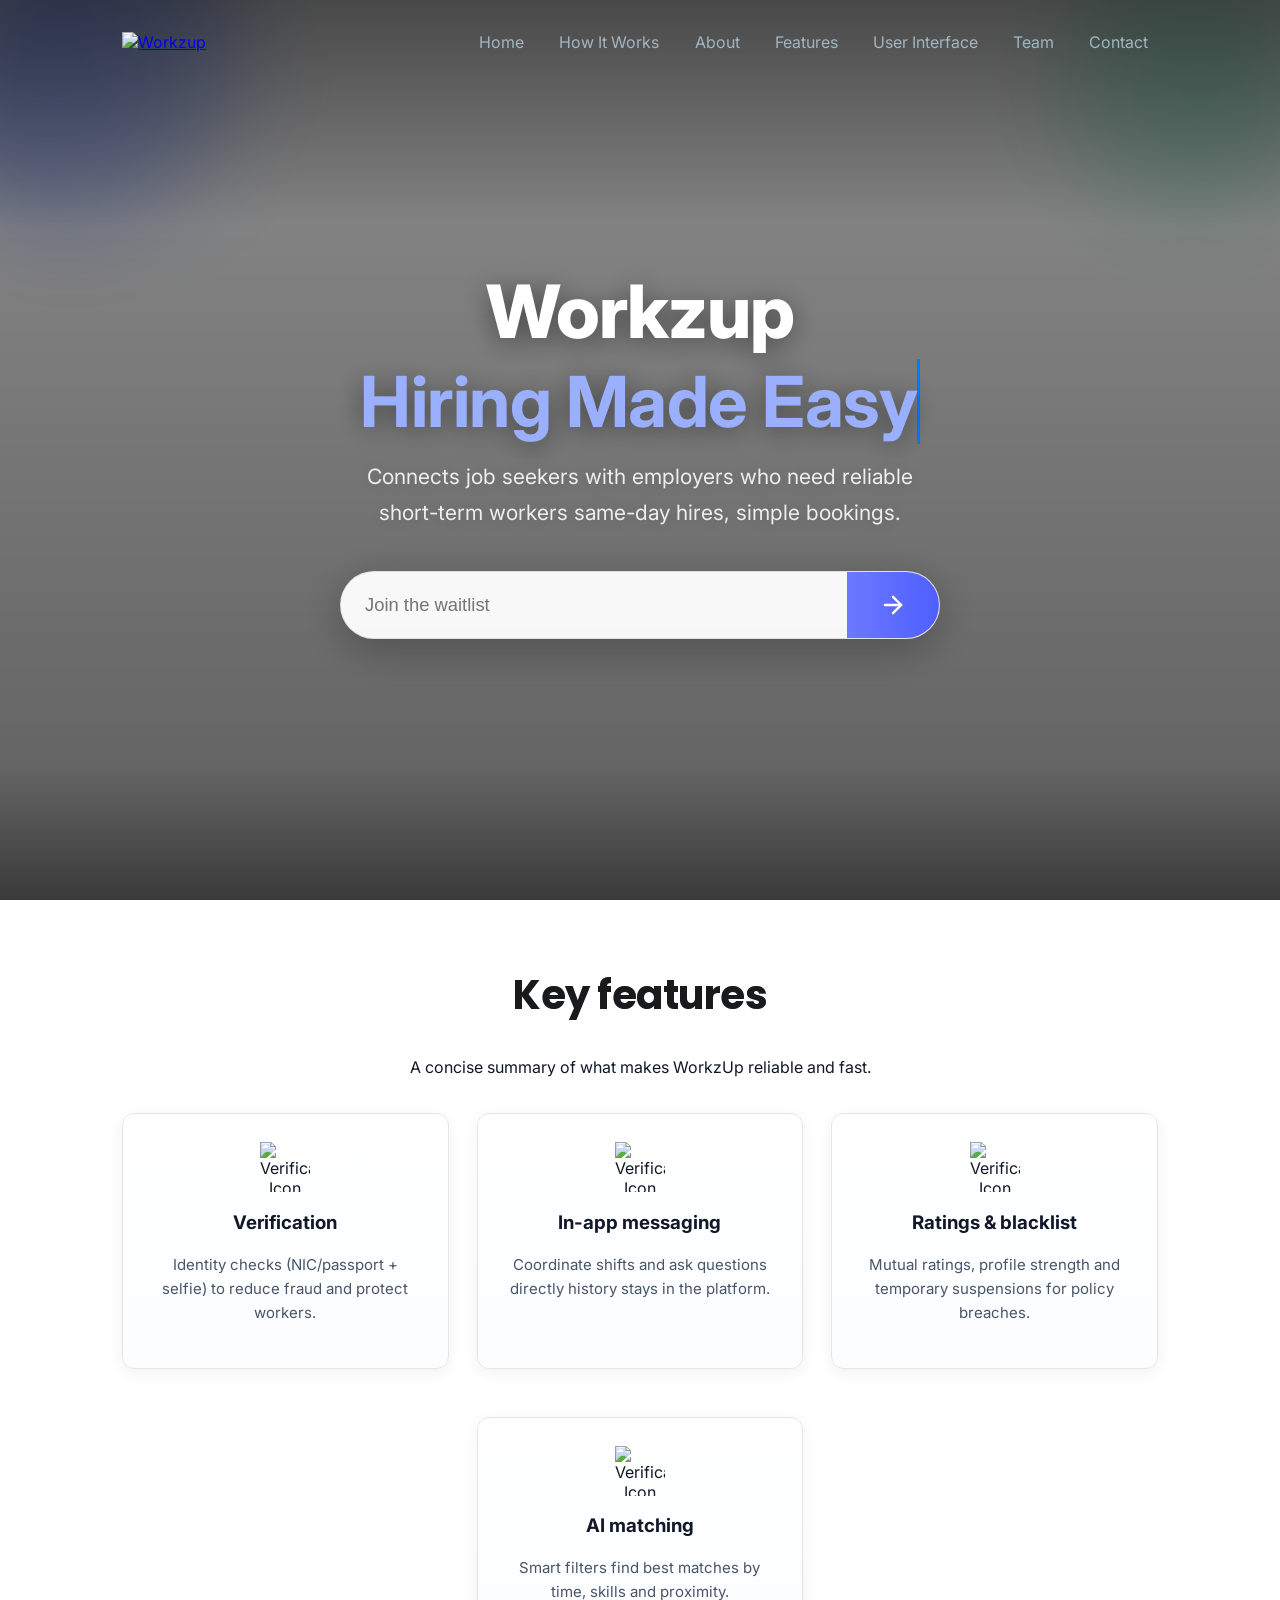
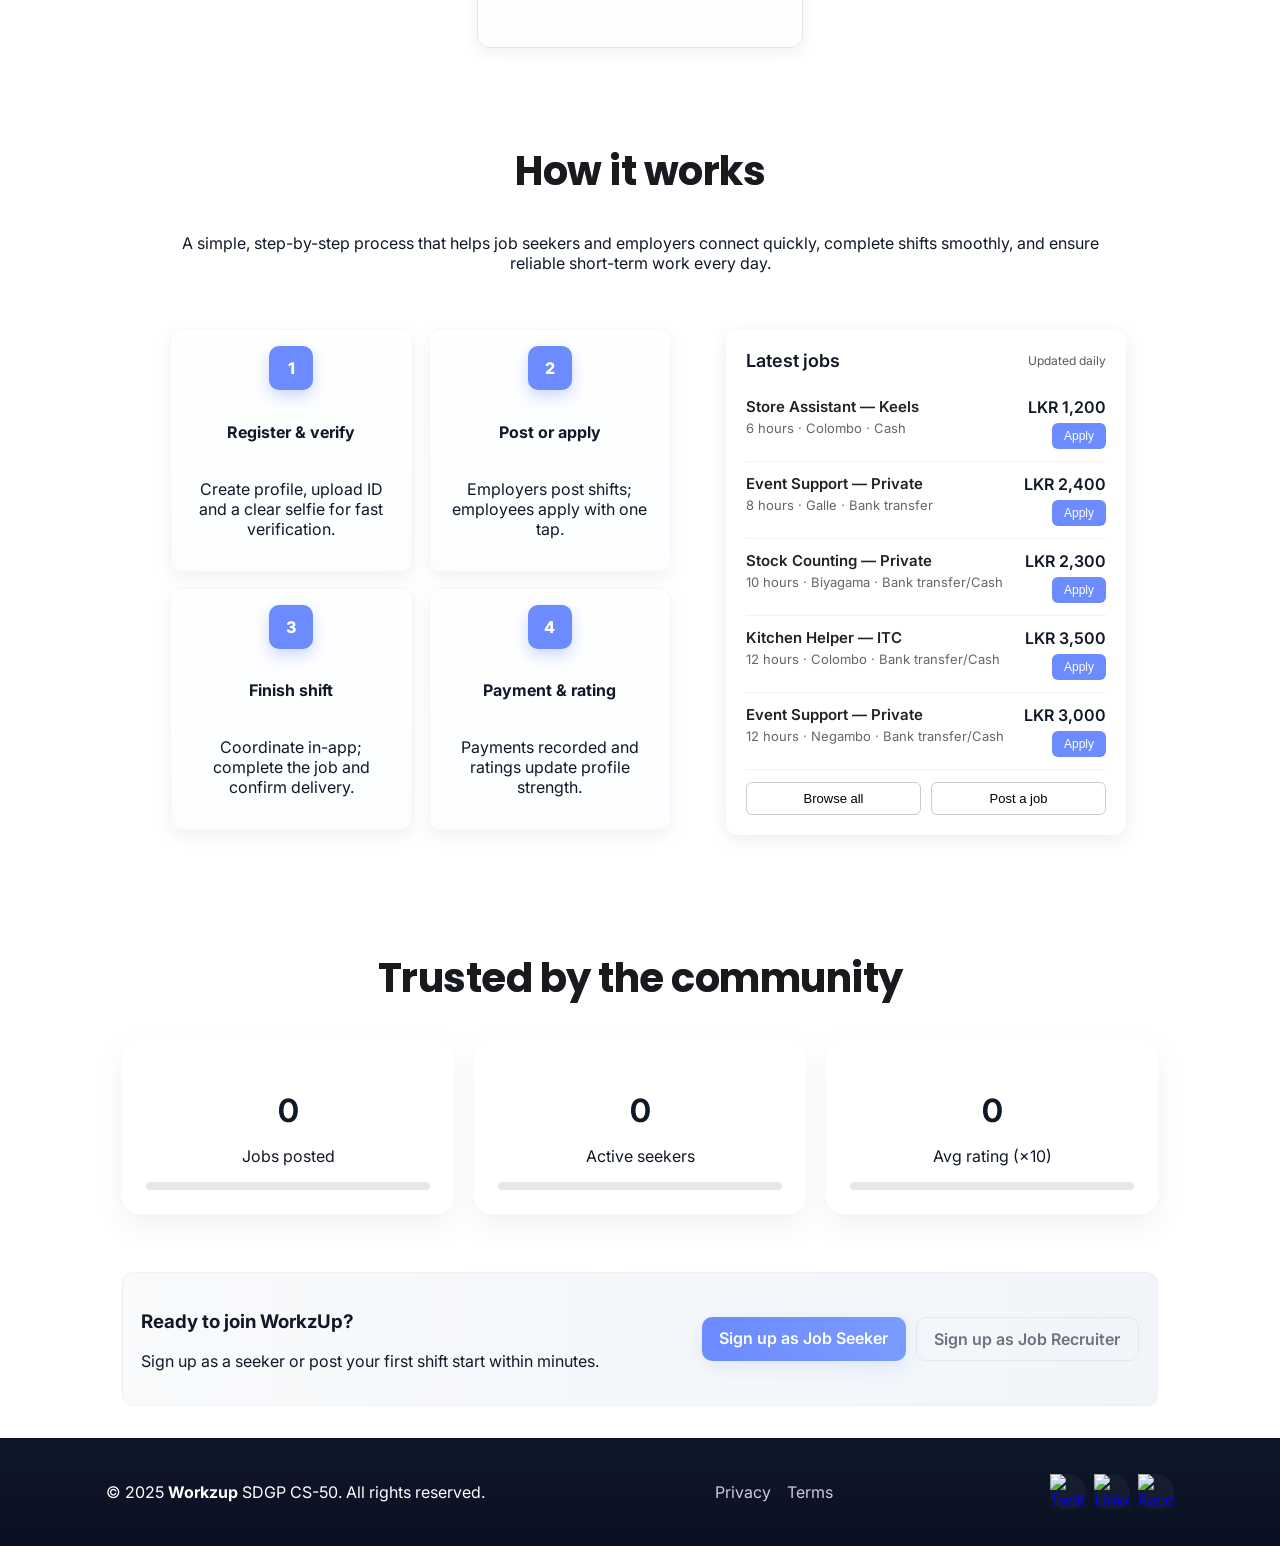
==== commit 07b44f5a: "Replace coming-soon links with live Workzup URLs Update home.html to replace placeholder 'coming-soo" ====
--- a/home.html
+++ b/home.html
@@ -170,7 +170,7 @@
             </div>
             <div class="job-meta">
               <span class="price">LKR 1,200</span>
-              <button class="apply-btn">Apply</button>
+              <button type="button" class="apply-btn" onclick="window.location.href='https://www.workzup.lk/jobseeker/browse'">Apply</button>
             </div>
           </div>
 
@@ -181,7 +181,7 @@
             </div>
             <div class="job-meta">
               <span class="price">LKR 2,400</span>
-              <button class="apply-btn">Apply</button>
+              <button type="button" class="apply-btn" onclick="window.location.href='https://www.workzup.lk/jobseeker/browse'">Apply</button>
             </div>
           </div>
 
@@ -192,7 +192,7 @@
             </div>
             <div class="job-meta">
               <span class="price">LKR 2,300</span>
-              <button class="apply-btn">Apply</button>
+              <button type="button" class="apply-btn" onclick="window.location.href='https://www.workzup.lk/jobseeker/browse'">Apply</button>
             </div>
           </div>
 
@@ -203,7 +203,7 @@
             </div>
             <div class="job-meta">
               <span class="price">LKR 3,500</span>
-              <button class="apply-btn">Apply</button>
+              <button type="button" class="apply-btn" onclick="window.location.href='https://www.workzup.lk/jobseeker/browse'">Apply</button>
             </div>
           </div>
 
@@ -214,13 +214,13 @@
             </div>
             <div class="job-meta">
               <span class="price">LKR 3,000</span>
-              <button class="apply-btn">Apply</button>
+              <button type="button" class="apply-btn" onclick="window.location.href='https://www.workzup.lk/jobseeker/browse'">Apply</button>
             </div>
           </div>
 
           <div class="jobs-footer">
-            <button class="footer-btn">Browse all</button>
-            <button class="footer-btn">Post a job</button>
+            <button type="button" class="footer-btn" onclick="window.location.href='https://www.workzup.lk/jobseeker/browse'">Browse all</button>
+            <button type="button" class="footer-btn" onclick="window.location.href='https://www.workzup.lk/jobseeker/browse'">Post a job</button>
           </div>
         </div>
       </section>
@@ -257,8 +257,8 @@
           <p class="muted">Sign up as a seeker or post your first shift start within minutes.</p>
         </div>
         <div class="cta-actions">
-          <a class="btn primary" href="contact.html">Sign up as Employee</a>
-          <a class="btn ghost" href="contact.html">Sign up as Employer</a>
+          <a class="btn primary" href="https://www.workzup.lk/auth/login">Sign up as Job Seeker</a>
+          <a class="btn ghost" href="https://www.workzup.lk/auth/login/recruiter">Sign up as Job Recruiter</a>
         </div>
       </section>
   </section>
--- a/styles.css
+++ b/styles.css
@@ -11,6 +11,199 @@
   --radius: 14px;
   --max-width: 1100px;
   --glass: rgba(255,255,255,0.55);
+}
+
+/* ------------------------------------------------------------
+   Coming Soon Page
+------------------------------------------------------------ */
+.coming-soon-hero {
+  position: relative;
+  padding: 7rem 0 5rem;
+  text-align: center;
+  background: linear-gradient(180deg, rgba(107,140,255,0.07), rgba(139,227,199,0.03));
+}
+
+.coming-soon-card {
+  max-width: 780px;
+  margin: 0 auto;
+  padding: 2.2rem 2rem;
+  background: var(--glass);
+  border-radius: calc(var(--radius) + 8px);
+  border: 1px solid rgba(15, 23, 42, 0.08);
+  box-shadow: 0 22px 60px rgba(2, 6, 23, 0.10);
+  backdrop-filter: blur(10px);
+}
+
+.coming-soon-badge {
+  display: inline-flex;
+  align-items: center;
+  gap: 0.86rem;
+  padding: 0.72rem 1.2rem;
+  border-radius: 999px;
+  position: relative;
+  overflow: hidden;
+  background: linear-gradient(
+    90deg,
+    rgba(107, 140, 255, 0.16),
+    rgba(139, 227, 199, 0.12)
+  );
+  border: 1px solid rgba(107, 140, 255, 0.18);
+  color: #0f172a;
+  font-weight: 650;
+  font-size: 1.21rem;
+  box-shadow: 0 10px 30px rgba(2, 6, 23, 0.06);
+  animation: comingSoonFloat 5.2s ease-in-out infinite;
+  will-change: transform;
+}
+
+.coming-soon-badge::before {
+  content: "";
+  position: absolute;
+  inset: -2px;
+  background: linear-gradient(
+    120deg,
+    transparent 0%,
+    rgba(255, 255, 255, 0.55) 18%,
+    transparent 40%
+  );
+  transform: translateX(-60%) skewX(-18deg);
+  opacity: 0.55;
+  animation: comingSoonShine 2.8s ease-in-out infinite;
+  pointer-events: none;
+}
+
+.coming-soon-badge-text {
+  position: relative;
+  z-index: 1;
+  background: linear-gradient(90deg, var(--accent), var(--accent-2));
+  background-size: 220% 100%;
+  background-position: 0% 50%;
+  -webkit-background-clip: text;
+  background-clip: text;
+  color: transparent;
+  letter-spacing: 0.2px;
+  animation: comingSoonTextShift 3.2s ease-in-out infinite;
+}
+
+.coming-soon-dot {
+  width: 12px;
+  height: 12px;
+  border-radius: 999px;
+  background: var(--accent-2);
+  box-shadow: 0 0 0 10px rgba(139, 227, 199, 0.12);
+  position: relative;
+  z-index: 1;
+  animation: comingSoonPulse 1.6s ease-in-out infinite;
+}
+
+.coming-soon-dot::after {
+  content: "";
+  position: absolute;
+  inset: -10px;
+  border-radius: 999px;
+  border: 1px solid rgba(139, 227, 199, 0.35);
+  opacity: 0;
+  transform: scale(0.9);
+  animation: comingSoonRing 1.6s ease-in-out infinite;
+}
+
+@keyframes comingSoonShine {
+  0% { transform: translateX(-70%) skewX(-18deg); opacity: 0.10; }
+  30% { opacity: 0.55; }
+  60% { opacity: 0.35; }
+  100% { transform: translateX(70%) skewX(-18deg); opacity: 0.10; }
+}
+
+@keyframes comingSoonPulse {
+  0%, 100% {
+    transform: scale(1);
+    box-shadow: 0 0 0 6px rgba(139, 227, 199, 0.14);
+  }
+  50% {
+    transform: scale(1.15);
+    box-shadow: 0 0 0 10px rgba(139, 227, 199, 0.10);
+  }
+}
+
+@keyframes comingSoonRing {
+  0% { opacity: 0; transform: scale(0.85); }
+  35% { opacity: 0.55; }
+  100% { opacity: 0; transform: scale(1.25); }
+}
+
+@keyframes comingSoonFloat {
+  0%, 100% { transform: translateY(0); }
+  50% { transform: translateY(-6px); }
+}
+
+@keyframes comingSoonTextShift {
+  0%, 100% { background-position: 0% 50%; }
+  50% { background-position: 100% 50%; }
+}
+
+@media (prefers-reduced-motion: reduce) {
+  .coming-soon-badge::before,
+  .coming-soon-badge,
+  .coming-soon-badge-text,
+  .coming-soon-dot,
+  .coming-soon-dot::after {
+    animation: none !important;
+  }
+}
+
+.coming-soon-title {
+  margin: 0.9rem 0 0.6rem;
+  font-family: Poppins, Inter, system-ui, Segoe UI, Roboto, Arial, sans-serif;
+  font-weight: 800;
+  letter-spacing: -1px;
+  font-size: clamp(2.2rem, 4vw, 3.4rem);
+  background: linear-gradient(90deg, var(--accent), #7a9bff);
+  -webkit-background-clip: text;
+  background-clip: text;
+  color: transparent;
+}
+
+.coming-soon-sub {
+  color: var(--muted);
+  margin: 0 auto 1.6rem;
+  max-width: 60ch;
+  line-height: 1.7;
+  font-size: 1.05rem;
+}
+
+.coming-soon-actions {
+  display: flex;
+  gap: 0.8rem;
+  justify-content: center;
+  flex-wrap: wrap;
+}
+
+.coming-soon-meta {
+  margin-top: 1.25rem;
+  display: flex;
+  gap: 0.65rem;
+  justify-content: center;
+  flex-wrap: wrap;
+  color: var(--muted);
+  font-size: 0.95rem;
+}
+
+@media (max-width: 720px) {
+  .coming-soon-hero {
+    padding: 6.25rem 0 4rem;
+  }
+  .coming-soon-card {
+    padding: 1.7rem 1.25rem;
+  }
+  .coming-soon-badge {
+    padding: 0.66rem 1.1rem;
+    font-size: 1.12rem;
+    gap: 0.75rem;
+  }
+  .coming-soon-dot {
+    width: 11px;
+    height: 11px;
+  }
 }
 
 /* ------------------------------------------------------------
@@ -465,6 +658,11 @@
     from, to { border-color: transparent }
     50% { border-color: #007bff; }
 }
+
+#how {
+  scroll-margin-top: 80px;
+}
+
 
 .input-group {
     margin-top:40px ;
@@ -1597,7 +1795,14 @@
    ABOUT PAGE
 */
   /* --- HERO SECTION --- */
-    
+   
+  /* About page main wrapper */
+.about-main {
+  width: 100%;
+  margin: 0;
+  padding: 0;
+}
+
   .about-hero {
     position: relative;
     overflow: visible;
@@ -1665,70 +1870,118 @@
     }
 
 
-    /* ————————————————
-       PREMIUM PHOTO COLLAGE (ABOUT PAGE)
-       5–7 image mosaic like photography sites
-       ———————————————— */
-    .photo-collage {
-      margin-top: 3rem;
-      display: grid;
-      gap: 1.2rem;
-      grid-template-columns: repeat(4, minmax(0, 1fr));
-      grid-auto-rows: 120px;
-    }
-
-    .photo-box {
-      border-radius: 18px;
-      overflow: hidden;
-      position: relative;
-      background: #fff;
-      box-shadow: 0 16px 40px rgba(0,0,0,0.08);
-      transform: translateY(20px);
-      opacity: 0;
-      transition: 0.9s ease;
-    }
-
-    .photo-box.is-visible {
-      opacity: 1;
-      transform: translateY(0);
-    }
-
-    .photo-box img {
-      width: 100%;
-      height: 100%;
-      object-fit: cover;
-      display: block;
-    }
-
-    /* Desktop mosaic layout (mirrors inspiration collage) */
-    .photo-box:nth-child(1) {
-      grid-column: 1 / 2;
-      grid-row: 1 / 3;       /* tall portrait */
-    }
-    .photo-box:nth-child(2) {
-      grid-column: 2 / 5;
-      grid-row: 1 / 2;       /* wide group on top */
-    }
-    .photo-box:nth-child(3) {
-      grid-column: 2 / 4;
-      grid-row: 2 / 4;       /* main center focus */
-    }
-    .photo-box:nth-child(4) {
-      grid-column: 4 / 5;
-      grid-row: 2 / 4;       /* tall couple on right */
-    }
-    .photo-box:nth-child(5) {
-      grid-column: 1 / 2;
-      grid-row: 3 / 4;
-    }
-    .photo-box:nth-child(6) {
-      grid-column: 1 / 3;
-      grid-row: 4 / 5;
-    }
-    .photo-box:nth-child(7) {
-      grid-column: 3 / 5;
-      grid-row: 4 / 5;
-    }
+/* ————————————————
+   GALLERY PHOTO COLLAGE (ABOUT PAGE)
+   Animated modern gallery view
+   ———————————————— */
+   .photo-collage {
+    margin-top: 3rem;
+    display: grid;
+    gap: 1.4rem;
+    grid-template-columns: repeat(4, minmax(0, 1fr));
+    grid-auto-rows: 140px;
+  }
+  
+  /* Gallery card */
+  .photo-box {
+    border-radius: 18px;
+    overflow: hidden;
+    position: relative;
+    background: #fff;
+    box-shadow: 0 12px 30px rgba(0,0,0,0.1);
+    cursor: pointer;
+  
+    /* entrance animation */
+    transform: translateY(30px) scale(0.95);
+    opacity: 0;
+    transition: 
+      opacity 0.8s ease,
+      transform 0.8s ease,
+      box-shadow 0.4s ease;
+  }
+  
+  /* When visible (scroll animation) */
+  .photo-box.is-visible {
+    opacity: 1;
+    transform: translateY(0) scale(1);
+  }
+  
+  /* Image */
+  .photo-box img {
+    width: 100%;
+    height: 100%;
+    object-fit: cover;
+    display: block;
+    transition: transform 0.6s ease;
+  }
+  
+  /* Hover zoom */
+  .photo-box:hover img {
+    transform: scale(1.1);
+  }
+  
+  /* Hover lift effect */
+  .photo-box:hover {
+    box-shadow: 0 20px 45px rgba(0,0,0,0.18);
+    transform: translateY(-6px) scale(1.02);
+  }
+  
+  /* Soft dark overlay on hover */
+  .photo-box::after {
+    content: "";
+    position: absolute;
+    inset: 0;
+    background: linear-gradient(
+      to top,
+      rgba(0,0,0,0.35),
+      rgba(0,0,0,0.05)
+    );
+    opacity: 0;
+    transition: opacity 0.4s ease;
+  }
+  
+  .photo-box:hover::after {
+    opacity: 1;
+  }
+  
+
+/* Desktop gallery-style mosaic (balanced & clean) */
+
+.photo-box:nth-child(1) {
+  grid-column: 1 / 3;
+  grid-row: 1 / 3;   /* featured image */
+}
+
+.photo-box:nth-child(2) {
+  grid-column: 3 / 5;
+  grid-row: 1 / 2;
+}
+
+.photo-box:nth-child(3) {
+  grid-column: 3 / 5;
+  grid-row: 2 / 3;
+}
+
+.photo-box:nth-child(4) {
+  grid-column: 1 / 2;
+  grid-row: 3 / 4;
+}
+
+.photo-box:nth-child(5) {
+  grid-column: 2 / 3;
+  grid-row: 3 / 4;
+}
+
+.photo-box:nth-child(6) {
+  grid-column: 3 / 4;
+  grid-row: 3 / 4;
+}
+
+.photo-box:nth-child(7) {
+  grid-column: 4 / 5;
+  grid-row: 3 / 4;
+}
+
 
     /* Responsive: stack into simple grid on small screens */
     @media (max-width: 800px) {
@@ -1741,6 +1994,109 @@
         grid-row: auto !important;
       }
     }
+
+  
+    
+    /* Match ABOUT cards to the premium FEATURE card style */
+    .about-card {
+      background: linear-gradient(180deg, #ffffff, #fbfdff);
+      border-radius: var(--radius);
+      padding: 1.6rem;
+      box-shadow: 0 6px 20px rgba(2, 6, 23, 0.06);
+      border: 1px solid rgba(15, 23, 42, 0.06);
+      transition:
+        transform 0.25s ease,
+        box-shadow 0.25s ease,
+        background 0.25s ease;
+      position: relative;
+      overflow: hidden;
+      transform-style: preserve-3d;
+    }
+
+    .about-card:hover {
+      transform: translateY(-10px) scale(1.03);
+      box-shadow: 0 18px 40px rgba(15, 23, 42, 0.16);
+      background: linear-gradient(180deg, #ffffff, #eef2ff);
+    }
+
+    /* soft shine sweep like features page */
+    .about-card::after {
+      content: "";
+      position: absolute;
+      top: -120%;
+      left: -40%;
+      width: 200%;
+      height: 200%;
+      background: linear-gradient(
+        120deg,
+        transparent 0%,
+        rgba(255, 255, 255, 0.45) 50%,
+        transparent 100%
+      );
+      opacity: 0;
+      transform: rotate(25deg);
+      transition: opacity 0.3s;
+      pointer-events: none;
+    }
+
+    .about-card:hover::after {
+      opacity: 1;
+      animation: shineMove 0.9s forwards;
+    }
+
+    /* subtle float loop (same feel as feature cards) */
+    .about-card {
+      animation: floatCard 7s ease-in-out infinite;
+    }
+
+    .about-card h3 {
+      margin: 0 0 0.6rem;
+      font-size: 20px;
+      font-weight: 700;
+      color: #0f172a;
+    }
+    .about-card p {
+      font-size: 15px;
+      line-height: 1.6;
+      color: #475569;
+    }
+
+    /* Center ABOUT grids: 3 on first row, 1 centered on second row (like Features page) */
+    .about-grid {
+      margin-top: 2.2rem;
+      display: flex;
+      flex-wrap: wrap;
+      gap: 1.6rem;
+      justify-content: center;
+    }
+
+    .about-grid .about-card {
+      flex: 0 1 260px;
+      max-width: 320px;
+    }
+
+    /* Center the stats cards nicely */
+    .why-grid {
+      margin-top:1.8rem;
+      display:flex;
+      flex-wrap:wrap;
+      gap:1.2rem;
+      justify-content:center;
+    }
+    .why-card {
+      padding:1.5rem;
+      border-radius:12px;
+      background: linear-gradient(180deg, rgba(107,140,255,0.06), rgba(139,227,199,0.03));
+      border:1px solid rgba(107,140,255,0.06);
+      min-width: 220px;
+    }
+    .counter { font-weight:700; font-size:1.6rem; color: var(--accent-1); }
+
+    /* Slightly tighter, centered content for About page */
+    main.container {
+      max-width: 980px;
+    }
+  
 /* ------------------------------------------------------------
    FEATURE PAGE — UPGRADED PROFESSIONAL UI
 ------------------------------------------------------------ */
